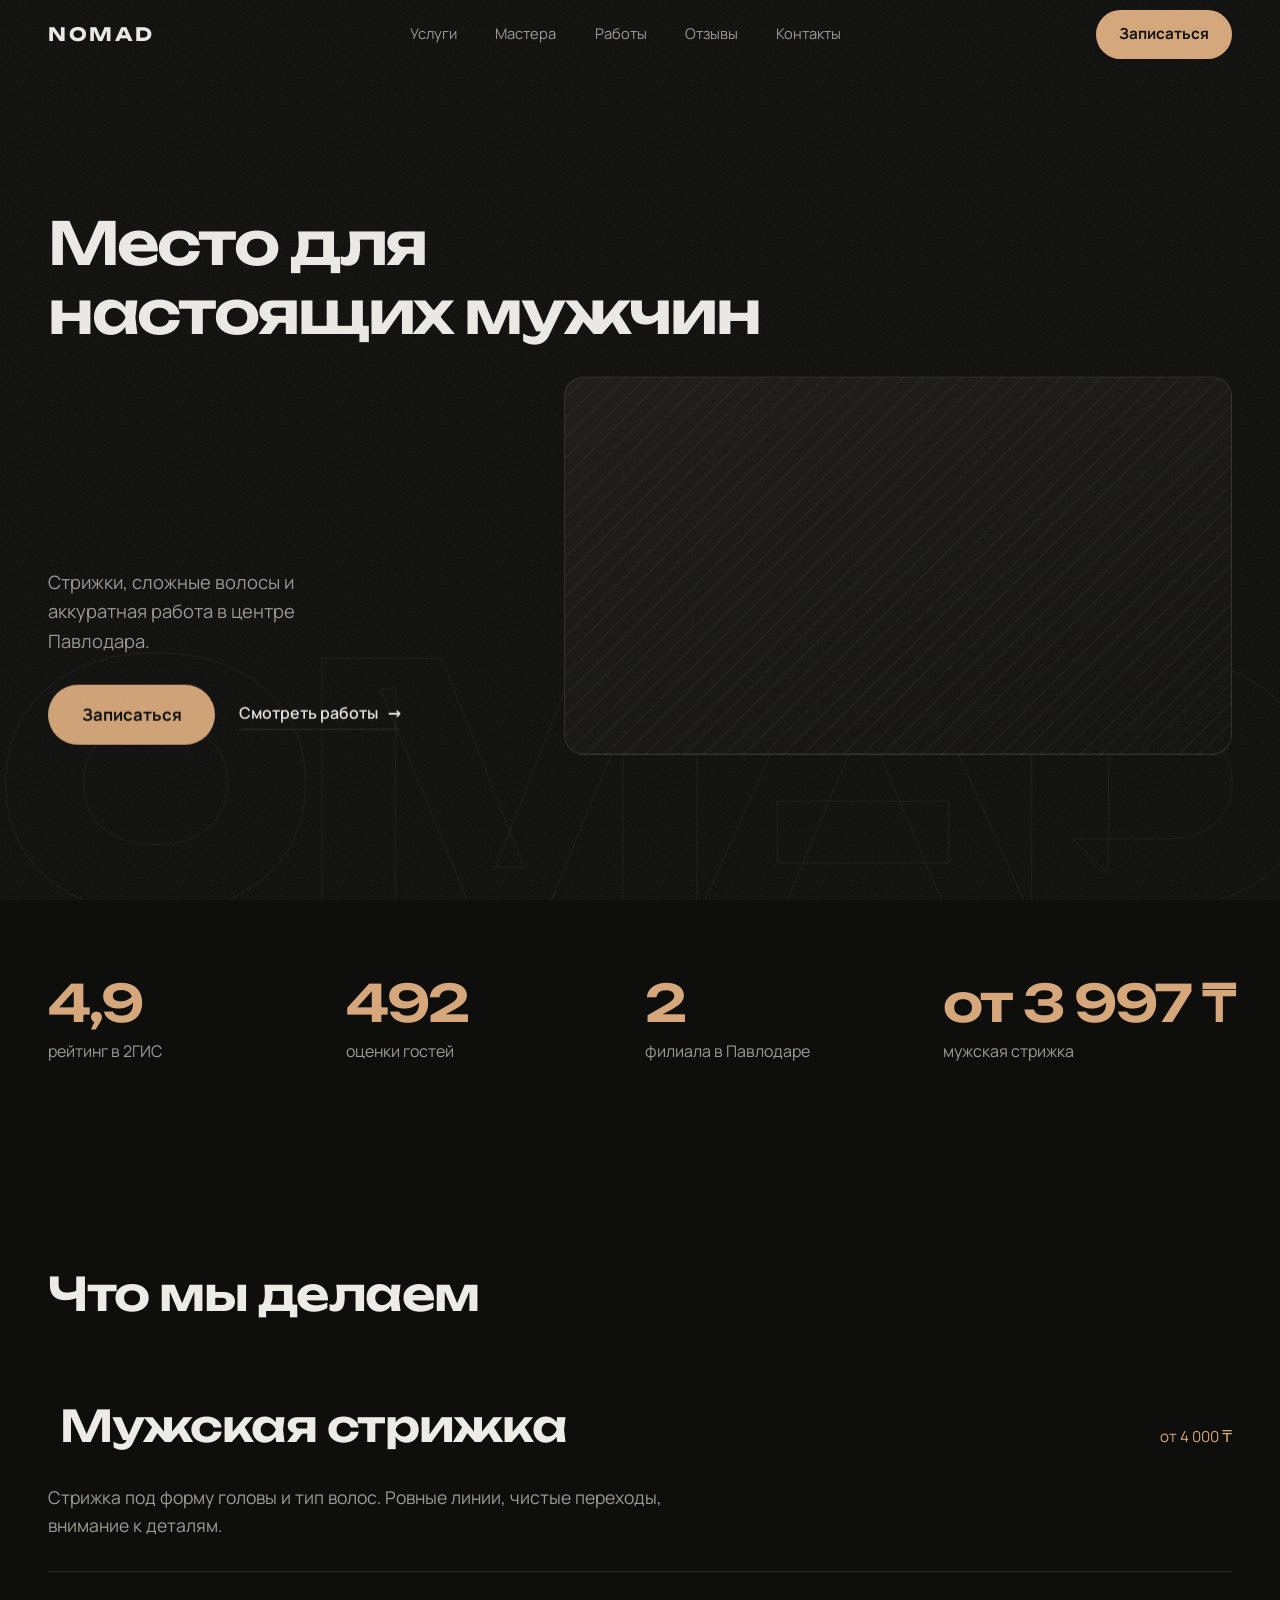
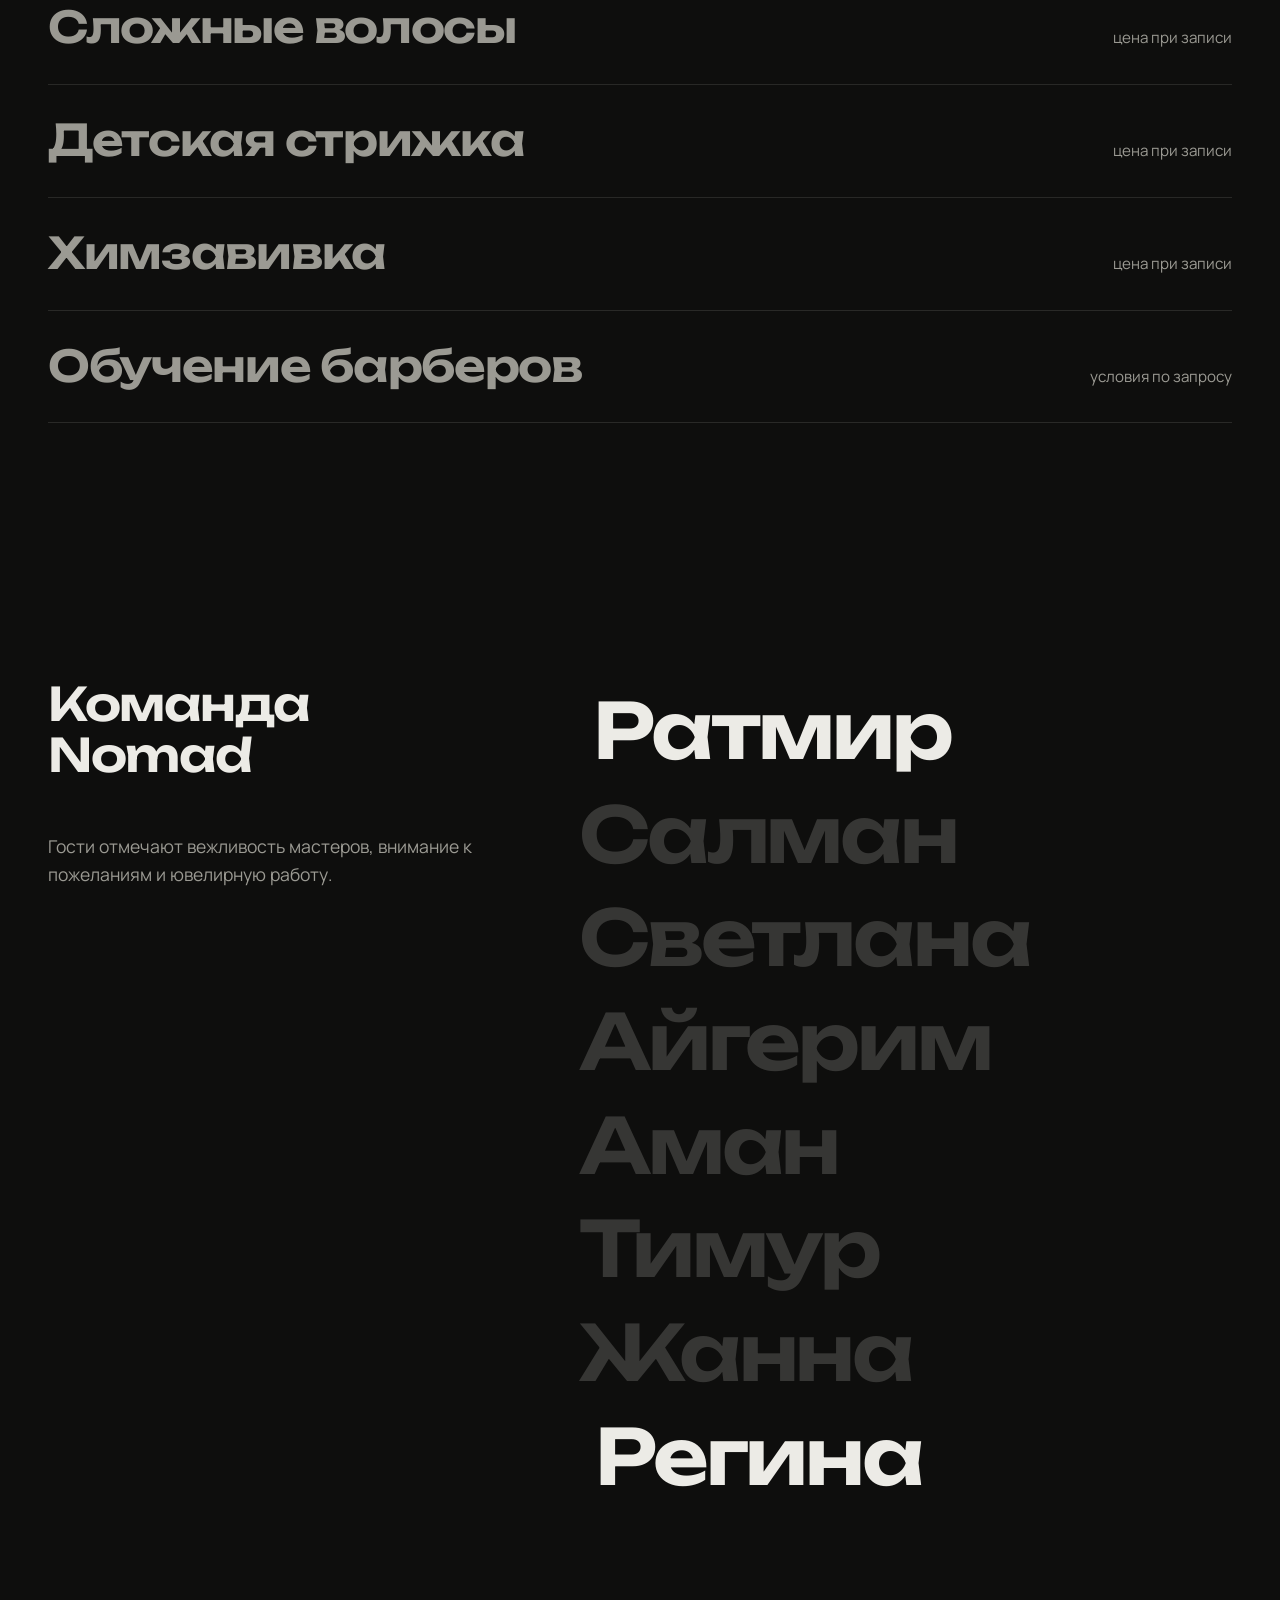
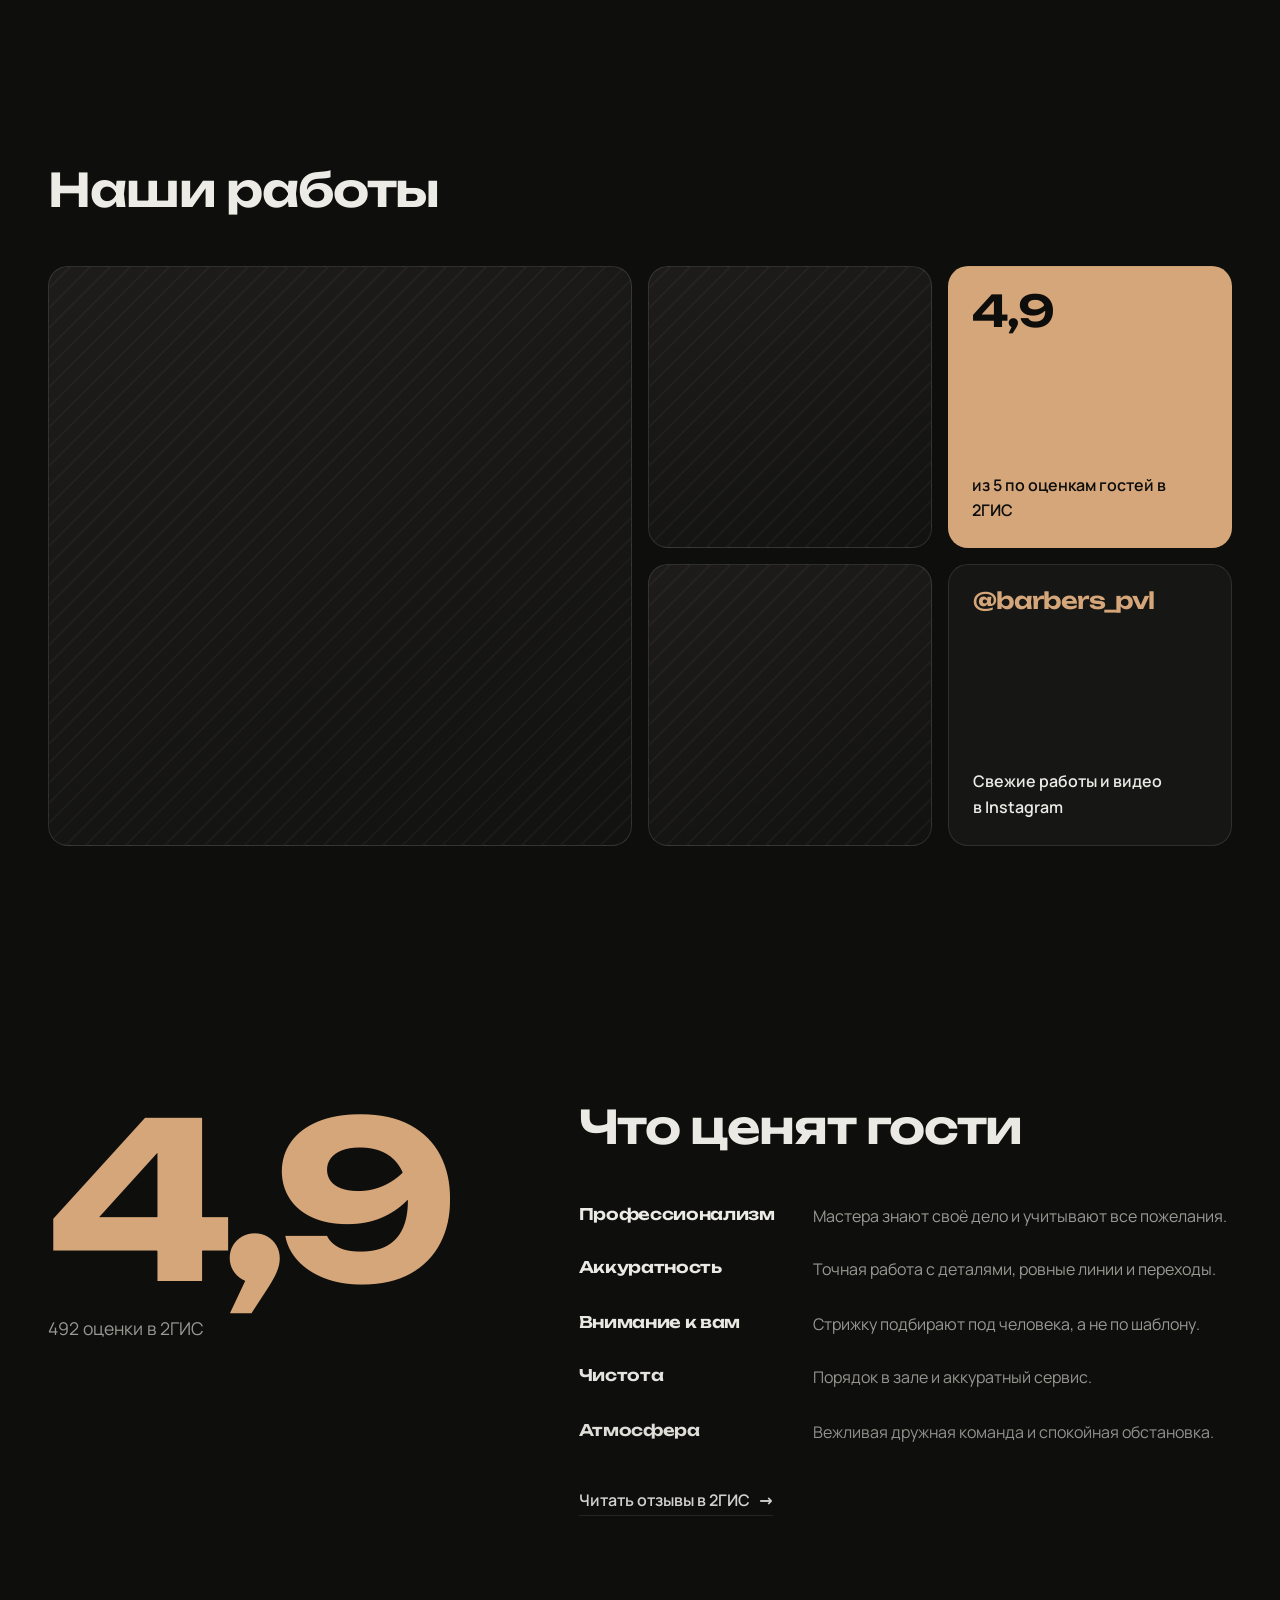
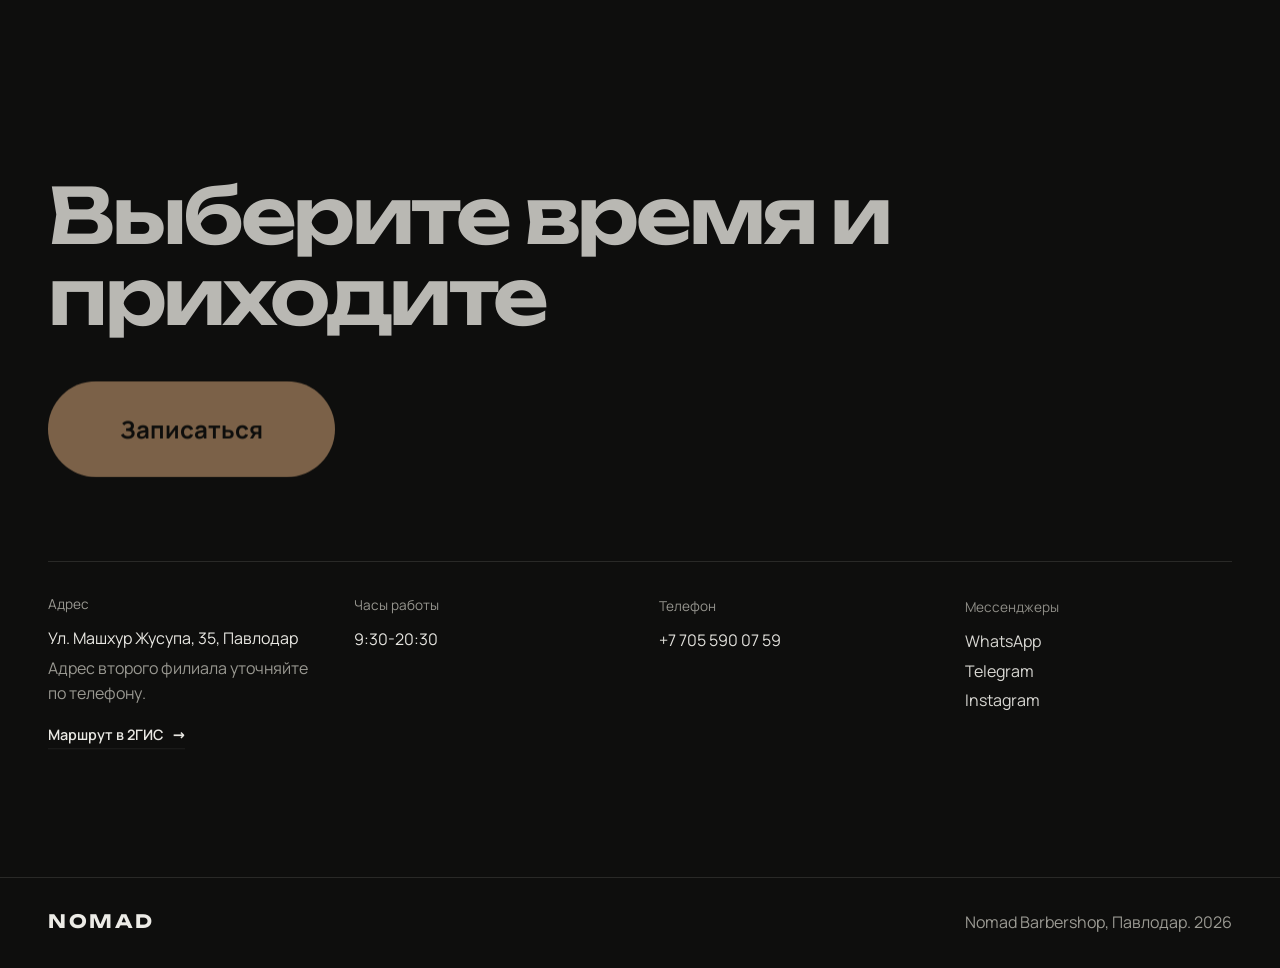
==== index.html @ 3fd6eb7a "Первая версия: сайт и простая CRM Co-Authored-By: Claude Sonnet 5.5 <noreply@anthropic.com>" ====
<!doctype html>
<html lang="ru">
<head>
<meta charset="utf-8">
<meta name="viewport" content="width=device-width, initial-scale=1">
<title>Nomad Barbershop Павлодар | Барбершоп на Машхур Жусупа, 35</title>
<meta name="description" content="Nomad Barbershop в Павлодаре: мужские и детские стрижки, работа со сложными волосами. Рейтинг 4,9 в 2ГИС. Онлайн-запись, ул. Машхур Жусупа, 35.">
<meta name="theme-color" content="#0e0e0d">
<meta property="og:title" content="Nomad Barbershop Павлодар">
<meta property="og:description" content="Место для настоящих мужчин. Стрижки, сложные волосы, онлайн-запись.">
<meta property="og:type" content="website">
<meta property="og:locale" content="ru_RU">
<link rel="icon" href="data:image/svg+xml,%3Csvg xmlns='http://www.w3.org/2000/svg' viewBox='0 0 64 64'%3E%3Crect width='64' height='64' rx='14' fill='%230e0e0d'/%3E%3Ctext x='32' y='45' font-family='Arial' font-weight='700' font-size='38' text-anchor='middle' fill='%23d6a77a'%3EN%3C/text%3E%3C/svg%3E">
<link rel="preload" href="fonts/unbounded-cyrillic.woff2" as="font" type="font/woff2" crossorigin>
<link rel="preload" href="fonts/manrope-cyrillic.woff2" as="font" type="font/woff2" crossorigin>
<link rel="stylesheet" href="style.css">
<script>
  if (!matchMedia('(prefers-reduced-motion: reduce)').matches) document.documentElement.classList.add('js');
</script>
<script type="application/ld+json">
{
  "@context": "https://schema.org",
  "@type": "HairSalon",
  "name": "Nomad Barbershop",
  "slogan": "Место для настоящих мужчин",
  "telephone": "+77055900759",
  "priceRange": "от 4000 KZT",
  "openingHours": "09:30-20:30",
  "address": {
    "@type": "PostalAddress",
    "streetAddress": "ул. Машхур Жусупа, 35",
    "addressLocality": "Павлодар",
    "addressCountry": "KZ"
  },
  "aggregateRating": { "@type": "AggregateRating", "ratingValue": "4.9", "reviewCount": "492" },
  "sameAs": ["https://instagram.com/barbers_pvl", "https://2gis.kz/pavlodar/firm/70000001063047996"]
}
</script>
</head>
<body>

<div class="loader" aria-hidden="true"><span class="loader-word">NOMAD</span></div>

<header class="nav" id="nav">
  <a class="logo" href="#top" aria-label="Nomad Barbershop, на главную">NOMAD</a>
  <nav class="nav-links" aria-label="Разделы сайта">
    <a href="#uslugi">Услуги</a>
    <a href="#master">Мастера</a>
    <a href="#raboty">Работы</a>
    <a href="#otzyvy">Отзывы</a>
    <a href="#kontakty">Контакты</a>
  </nav>
  <a class="btn btn-primary magnet" href="https://dikidi.net/807444" target="_blank" rel="noopener">Записаться</a>
</header>

<main id="top">

  <section class="hero">
    <div class="hero-word" aria-hidden="true">NOMAD</div>
    <h1 class="hero-title">
      <span class="line"><span class="line-in">Место для</span></span>
      <span class="line"><span class="line-in">настоящих мужчин</span></span>
    </h1>
    <div class="hero-row">
      <div class="hero-copy">
        <p class="hero-sub" data-hero>Стрижки, сложные волосы и аккуратная работа в центре Павлодара.</p>
        <div class="hero-actions" data-hero>
          <a class="btn btn-primary btn-lg magnet" href="https://dikidi.net/807444" target="_blank" rel="noopener">Записаться</a>
          <a class="link-arrow" href="#raboty">Смотреть работы</a>
        </div>
      </div>
      <div class="hero-media ph" data-hero>
        <div class="hero-media-inner">
          <img src="img/hero.jpg" alt="Мастер Nomad Barbershop за работой" width="1600" height="1000" fetchpriority="high" onerror="this.remove()">
        </div>
      </div>
    </div>
  </section>

  <section class="stats" aria-label="Nomad в цифрах">
    <div class="stat" data-reveal>
      <div class="stat-num"><span data-count="4.9" data-dec="1">4,9</span></div>
      <p>рейтинг в 2ГИС</p>
    </div>
    <div class="stat" data-reveal>
      <div class="stat-num"><span data-count="492">492</span></div>
      <p>оценки гостей</p>
    </div>
    <div class="stat" data-reveal>
      <div class="stat-num"><span data-count="2">2</span></div>
      <p>филиала в Павлодаре</p>
    </div>
    <div class="stat" data-reveal>
      <div class="stat-num">от <span data-count="4000" data-sep="1">4 000</span> ₸</div>
      <p>мужская стрижка</p>
    </div>
  </section>

  <section class="services" id="uslugi">
    <h2 class="h2" data-reveal>Что мы делаем</h2>
    <ul class="svc-list">
      <li class="svc open" data-reveal>
        <button class="svc-head" aria-expanded="true">
          <span class="svc-name">Мужская стрижка</span>
          <span class="svc-price">от 4 000 ₸</span>
        </button>
        <div class="svc-body"><p>Стрижка под форму головы и тип волос. Ровные линии, чистые переходы, внимание к деталям.</p></div>
      </li>
      <li class="svc" data-reveal>
        <button class="svc-head" aria-expanded="false">
          <span class="svc-name">Сложные волосы</span>
          <span class="svc-price">цена при записи</span>
        </button>
        <div class="svc-body"><p>Вьющиеся, жёсткие и непослушные волосы. Мастера Nomad специально работают со сложными волосами и стрижками.</p></div>
      </li>
      <li class="svc" data-reveal>
        <button class="svc-head" aria-expanded="false">
          <span class="svc-name">Детская стрижка</span>
          <span class="svc-price">цена при записи</span>
        </button>
        <div class="svc-body"><p>Спокойная обстановка и аккуратная стрижка для самых маленьких гостей.</p></div>
      </li>
      <li class="svc" data-reveal>
        <button class="svc-head" aria-expanded="false">
          <span class="svc-name">Химзавивка</span>
          <span class="svc-price">цена при записи</span>
        </button>
        <div class="svc-body"><p>Женская химическая завивка у мастеров барбершопа.</p></div>
      </li>
      <li class="svc" data-reveal>
        <button class="svc-head" aria-expanded="false">
          <span class="svc-name">Обучение барберов</span>
          <span class="svc-price">условия по запросу</span>
        </button>
        <div class="svc-body"><p>Обучение барберскому делу. Условия и ближайшие даты уточняйте у администратора.</p></div>
      </li>
    </ul>
  </section>

  <section class="team" id="master">
    <div class="team-side">
      <h2 class="h2" data-reveal>Команда Nomad</h2>
      <p class="lead" data-reveal>Гости отмечают вежливость мастеров, внимание к пожеланиям и ювелирную работу.</p>
    </div>
    <ul class="team-names">
      <li class="tname">Ратмир</li>
      <li class="tname">Салман</li>
      <li class="tname">Светлана</li>
      <li class="tname">Айгерим</li>
      <li class="tname">Аман</li>
      <li class="tname">Тимур</li>
      <li class="tname">Жанна</li>
      <li class="tname">Регина</li>
    </ul>
  </section>

  <section class="works" id="raboty">
    <h2 class="h2" data-reveal>Наши работы</h2>
    <div class="bento">
      <figure class="cell cell-a ph" data-reveal>
        <img src="img/work-1.jpg" alt="Стрижка в Nomad Barbershop" loading="lazy" onerror="this.remove()">
      </figure>
      <figure class="cell cell-b ph" data-reveal>
        <img src="img/work-2.jpg" alt="Работа мастера Nomad Barbershop" loading="lazy" onerror="this.remove()">
      </figure>
      <div class="cell cell-c" data-reveal>
        <strong>4,9</strong>
        <span>из 5 по оценкам гостей в 2ГИС</span>
      </div>
      <figure class="cell cell-d ph" data-reveal>
        <img src="img/work-3.jpg" alt="Результат стрижки в Nomad Barbershop" loading="lazy" onerror="this.remove()">
      </figure>
      <a class="cell cell-e" href="https://instagram.com/barbers_pvl" target="_blank" rel="noopener" data-reveal>
        <strong>@barbers_pvl</strong>
        <span>Свежие работы и видео в Instagram</span>
      </a>
    </div>
  </section>

  <section class="reviews" id="otzyvy">
    <div class="rev-big" data-reveal>
      <div class="rev-num">4,9</div>
      <p>492 оценки в 2ГИС</p>
    </div>
    <div class="rev-body">
      <h2 class="h2" data-reveal>Что ценят гости</h2>
      <ul class="praise">
        <li data-reveal><b>Профессионализм</b><span>Мастера знают своё дело и учитывают все пожелания.</span></li>
        <li data-reveal><b>Аккуратность</b><span>Точная работа с деталями, ровные линии и переходы.</span></li>
        <li data-reveal><b>Внимание к вам</b><span>Стрижку подбирают под человека, а не по шаблону.</span></li>
        <li data-reveal><b>Чистота</b><span>Порядок в зале и аккуратный сервис.</span></li>
        <li data-reveal><b>Атмосфера</b><span>Вежливая дружная команда и спокойная обстановка.</span></li>
      </ul>
      <a class="link-arrow" href="https://2gis.kz/pavlodar/firm/70000001063047996/tab/reviews" target="_blank" rel="noopener" data-reveal>Читать отзывы в 2ГИС</a>
    </div>
  </section>

  <section class="contact" id="kontakty">
    <h2 class="contact-title" data-reveal>Выберите время и приходите</h2>
    <a class="btn btn-primary btn-xl magnet" href="https://dikidi.net/807444" target="_blank" rel="noopener" data-reveal>Записаться</a>
    <div class="contact-grid">
      <div data-reveal>
        <span class="k">Адрес</span>
        <p>Ул. Машхур Жусупа, 35, Павлодар</p>
        <p class="muted">Адрес второго филиала уточняйте по телефону.</p>
        <a class="link-arrow sm" href="https://2gis.kz/pavlodar/firm/70000001063047996" target="_blank" rel="noopener">Маршрут в 2ГИС</a>
      </div>
      <div data-reveal>
        <span class="k">Часы работы</span>
        <p>9:30-20:30</p>
      </div>
      <div data-reveal>
        <span class="k">Телефон</span>
        <p><a href="tel:+77055900759">+7 705 590 07 59</a></p>
      </div>
      <div data-reveal>
        <span class="k">Мессенджеры</span>
        <p><a href="https://wa.me/77055900759" target="_blank" rel="noopener">WhatsApp</a></p>
        <p><a href="https://t.me/+77055900759" target="_blank" rel="noopener">Telegram</a></p>
        <p><a href="https://instagram.com/barbers_pvl" target="_blank" rel="noopener">Instagram</a></p>
      </div>
    </div>
  </section>

</main>

<footer class="footer">
  <span class="logo">NOMAD</span>
  <span class="muted">Nomad Barbershop, Павлодар. 2026</span>
</footer>

<script src="vendor/gsap.min.js"></script>
<script src="vendor/ScrollTrigger.min.js"></script>
<script src="vendor/lenis.min.js"></script>
<script src="main.js"></script>
</body>
</html>
---- style.css ----
/* Nomad Barbershop. Dark theme only (brand), one accent (tan), radius: pill for buttons, 20px for blocks. */
@font-face{font-family:"Unbounded";src:url(fonts/unbounded-cyrillic.woff2) format("woff2");font-weight:200 900;font-display:swap;unicode-range:U+0301,U+0400-045F,U+0490-0491,U+04B0-04B1,U+2116}
@font-face{font-family:"Unbounded";src:url(fonts/unbounded-latin.woff2) format("woff2");font-weight:200 900;font-display:swap;unicode-range:U+0000-00FF,U+0131,U+0152-0153,U+02BB-02BC,U+02C6,U+02DA,U+02DC,U+2000-206F,U+20AC,U+2122,U+2191,U+2193,U+2212,U+2215,U+FEFF,U+FFFD}
@font-face{font-family:"Manrope";src:url(fonts/manrope-cyrillic.woff2) format("woff2");font-weight:200 800;font-display:swap;unicode-range:U+0301,U+0400-045F,U+0490-0491,U+04B0-04B1,U+2116}
@font-face{font-family:"Manrope";src:url(fonts/manrope-latin.woff2) format("woff2");font-weight:200 800;font-display:swap;unicode-range:U+0000-00FF,U+0131,U+0152-0153,U+02BB-02BC,U+02C6,U+02DA,U+02DC,U+2000-206F,U+20AC,U+2122,U+2191,U+2193,U+2212,U+2215,U+FEFF,U+FFFD}

:root{
  --bg:#0e0e0d; --surface:#171715; --line:rgba(236,235,230,.12);
  --text:#ecebe6; --muted:#9b9a93; --accent:#d6a77a; --on-accent:#0e0e0d;
  --r:20px; --ease:cubic-bezier(.16,1,.3,1);
  --pad:clamp(16px,4vw,48px); --max:1360px;
}
*{box-sizing:border-box;margin:0;padding:0}
html{scroll-behavior:auto;-webkit-text-size-adjust:100%}
html.lenis,html.lenis body{height:auto}
.lenis.lenis-smooth{scroll-behavior:auto!important}
.lenis.lenis-stopped{overflow:hidden}
body{background:var(--bg);color:var(--text);font:400 1rem/1.6 "Manrope",system-ui,sans-serif;overflow-x:hidden;-webkit-font-smoothing:antialiased}
body::after{ /* film grain on a fixed, non-interactive layer */
  content:"";position:fixed;inset:0;z-index:60;pointer-events:none;opacity:.07;
  background-image:url("data:image/svg+xml,%3Csvg xmlns='http://www.w3.org/2000/svg' width='160' height='160'%3E%3Cfilter id='n'%3E%3CfeTurbulence type='fractalNoise' baseFrequency='.9' numOctaves='2' stitchTiles='stitch'/%3E%3C/filter%3E%3Crect width='100%25' height='100%25' filter='url(%23n)'/%3E%3C/svg%3E");
}
a{color:inherit;text-decoration:none}
ul{list-style:none}
img{display:block;max-width:100%}
.muted{color:var(--muted)}
:focus-visible{outline:2px solid var(--accent);outline-offset:3px}

/* type */
.h2{font:600 clamp(1.7rem,3.6vw,3.2rem)/1.1 "Unbounded",sans-serif;letter-spacing:-.03em;margin-bottom:clamp(28px,4vw,56px)}
.lead{color:var(--muted);font-size:1.1rem;max-width:42ch}
section{padding:clamp(72px,10vw,140px) var(--pad);max-width:var(--max);margin:0 auto}

/* buttons */
.btn{display:inline-flex;align-items:center;justify-content:center;white-space:nowrap;padding:.8em 1.5em;border-radius:999px;font-weight:700;font-size:.95rem;transition:background .3s var(--ease),transform .3s var(--ease);will-change:transform}
.btn-primary{background:var(--accent);color:var(--on-accent)}
.btn-primary:hover{background:#e6bb90}
.btn:active{transform:scale(.97)}
.btn-lg{padding:1em 2em;font-size:1.05rem}
.btn-xl{padding:1.2em 3em;font-size:clamp(1.1rem,2vw,1.5rem)}
.link-arrow{display:inline-flex;gap:.6em;align-items:center;font-weight:600;border-bottom:1px solid var(--line);padding-bottom:2px;transition:border-color .3s,gap .3s var(--ease)}
.link-arrow::after{content:"→";transition:transform .3s var(--ease)}
.link-arrow:hover{border-color:var(--accent);color:var(--accent)}
.link-arrow:hover::after{transform:translateX(4px)}
.link-arrow.sm{font-size:.9rem}

/* nav */
.nav{position:fixed;top:0;left:0;right:0;z-index:50;height:68px;display:flex;align-items:center;justify-content:space-between;gap:24px;padding:0 var(--pad);transition:transform .5s var(--ease),background .4s,backdrop-filter .4s}
.nav.scrolled{background:rgba(14,14,13,.72);backdrop-filter:blur(16px) saturate(140%);-webkit-backdrop-filter:blur(16px) saturate(140%);border-bottom:1px solid var(--line)}
.nav.hide{transform:translateY(-100%)}
.logo{font:700 1.15rem "Unbounded",sans-serif;letter-spacing:.14em}
.nav-links{display:flex;gap:clamp(18px,3vw,40px);font-size:.92rem;color:var(--muted)}
.nav-links a{position:relative;transition:color .3s}
.nav-links a::after{content:"";position:absolute;left:0;right:0;bottom:-4px;height:1px;background:var(--accent);transform:scaleX(0);transform-origin:left;transition:transform .4s var(--ease)}
.nav-links a:hover{color:var(--text)}
.nav-links a:hover::after{transform:scaleX(1)}

/* hero */
.hero{position:relative;min-height:100dvh;padding-top:96px;padding-bottom:32px;display:flex;flex-direction:column;justify-content:center;gap:clamp(20px,3vh,36px);overflow:hidden}
.hero-word{position:absolute;right:-2vw;bottom:-4vw;font:800 clamp(8rem,26vw,24rem)/1 "Unbounded",sans-serif;letter-spacing:-.05em;color:transparent;-webkit-text-stroke:1px rgba(236,235,230,.08);pointer-events:none;user-select:none;white-space:nowrap}
.hero-title{position:relative;font:600 clamp(1.6rem,4.6vw,4.4rem)/1.08 "Unbounded",sans-serif;letter-spacing:-.04em}
.line{display:block;overflow:hidden;padding-bottom:.08em}
.line-in{display:block}
.hero-row{position:relative;display:grid;grid-template-columns:5fr 7fr;gap:clamp(20px,3vw,48px);align-items:end}
.hero-copy{display:flex;flex-direction:column;gap:28px;padding-bottom:8px}
.hero-sub{color:var(--muted);font-size:1.15rem;max-width:30ch}
.hero-actions{display:flex;flex-wrap:wrap;align-items:center;gap:24px}
.hero-media{height:clamp(220px,42vh,420px);border-radius:var(--r);overflow:hidden;position:relative}
.hero-media-inner{position:absolute;inset:-8% 0;will-change:transform}
.hero-media img{width:100%;height:100%;object-fit:cover}

/* photo slots: texture shows until a real photo is added to /img */
.ph{background:
  repeating-linear-gradient(135deg,rgba(236,235,230,.035) 0 2px,transparent 2px 14px),
  linear-gradient(160deg,#1d1c1a,#121211);
  border:1px solid var(--line)}

/* stats */
.stats{display:grid;grid-template-columns:repeat(4,1fr);gap:clamp(20px,3vw,40px);padding-top:clamp(40px,6vw,80px);padding-bottom:clamp(40px,6vw,80px)}
.stat-num{font:600 clamp(1.8rem,4vw,3.6rem)/1.05 "Unbounded",sans-serif;letter-spacing:-.04em;color:var(--accent);white-space:nowrap}
.stat p{color:var(--muted);margin-top:8px}

/* services accordion */
.svc{border-bottom:1px solid var(--line)}
.svc-head{all:unset;box-sizing:border-box;width:100%;display:flex;justify-content:space-between;align-items:baseline;gap:24px;padding:clamp(18px,2.6vw,32px) 0;cursor:pointer}
.svc-name{font:600 clamp(1.4rem,3.4vw,3rem)/1.1 "Unbounded",sans-serif;letter-spacing:-.03em;color:var(--muted);transition:color .4s var(--ease),transform .5s var(--ease)}
.svc-price{color:var(--muted);font-size:.95rem;text-align:right;transition:color .4s}
.svc.open .svc-name,.svc-head:hover .svc-name{color:var(--text)}
.svc.open .svc-name{transform:translateX(12px)}
.svc.open .svc-price{color:var(--accent)}
.svc-body{display:grid;grid-template-rows:0fr;transition:grid-template-rows .6s var(--ease)}
.svc-body>p{overflow:hidden;color:var(--muted);max-width:56ch;font-size:1.1rem;opacity:0;transition:opacity .5s}
.svc.open .svc-body{grid-template-rows:1fr}
.svc.open .svc-body>p{opacity:1;padding-bottom:clamp(18px,2.6vw,32px)}

/* team */
.team{display:grid;grid-template-columns:5fr 7fr;gap:clamp(24px,5vw,80px);align-items:start}
.team-side{position:sticky;top:120px}
.tname{font:600 clamp(2.2rem,6vw,5.2rem)/1.15 "Unbounded",sans-serif;letter-spacing:-.04em;padding:.1em 0}

/* bento: 5 items = 5 cells on a 4x2 grid */
.bento{display:grid;grid-template-columns:repeat(4,1fr);grid-template-rows:repeat(2,minmax(180px,22vw));gap:16px}
.cell{border-radius:var(--r);overflow:hidden;position:relative;margin:0}
.cell img{position:absolute;inset:0;width:100%;height:100%;object-fit:cover;transition:transform .9s var(--ease)}
.cell:hover img{transform:scale(1.05)}
.cell-a{grid-column:1/3;grid-row:1/3}
.cell-b{grid-column:3;grid-row:1}
.cell-c{grid-column:4;grid-row:1;background:var(--accent);color:var(--on-accent);padding:24px;display:flex;flex-direction:column;justify-content:space-between}
.cell-d{grid-column:3;grid-row:2}
.cell-e{grid-column:4;grid-row:2;background:var(--surface);border:1px solid var(--line);padding:24px;display:flex;flex-direction:column;justify-content:space-between;transition:border-color .4s,background .4s}
.cell-e:hover{border-color:var(--accent);background:#1d1c1a}
.cell strong{font:600 clamp(1.3rem,3.4vw,3.6rem)/1 "Unbounded",sans-serif;letter-spacing:-.04em;word-break:break-word}
.cell-e strong{font-size:clamp(1rem,1.8vw,1.6rem);color:var(--accent)}
.cell span{font-weight:600;max-width:20ch}

/* reviews */
.reviews{display:grid;grid-template-columns:5fr 7fr;gap:clamp(24px,5vw,80px);align-items:start}
.rev-num{font:700 clamp(6rem,17vw,15rem)/.9 "Unbounded",sans-serif;letter-spacing:-.06em;color:var(--accent)}
.rev-big p{color:var(--muted);margin-top:16px;font-size:1.1rem}
.praise{display:grid;gap:28px;margin-bottom:40px}
.praise li{display:grid;grid-template-columns:minmax(210px,auto) 1fr;gap:12px 24px}
.praise b{font:600 1rem "Unbounded",sans-serif;letter-spacing:-.02em}
.praise span{color:var(--muted)}

/* contact */
.contact{text-align:left;display:flex;flex-direction:column;align-items:flex-start;gap:36px}
.contact-title{font:600 clamp(2rem,6vw,5.4rem)/1.05 "Unbounded",sans-serif;letter-spacing:-.045em;max-width:14ch}
.contact-grid{display:grid;grid-template-columns:repeat(4,1fr);gap:clamp(20px,3vw,40px);width:100%;margin-top:clamp(24px,5vw,72px);padding-top:32px;border-top:1px solid var(--line)}
.contact-grid .k{display:block;color:var(--muted);font-size:.85rem;margin-bottom:10px}
.contact-grid p{margin-bottom:4px}
.contact-grid a:not(.link-arrow){transition:color .3s}
.contact-grid a:not(.link-arrow):hover{color:var(--accent)}
.contact-grid .link-arrow{margin-top:12px}
.footer{display:flex;justify-content:space-between;gap:16px;flex-wrap:wrap;padding:32px var(--pad);border-top:1px solid var(--line);max-width:var(--max);margin:0 auto}

/* motion initial states (only when JS is running and motion is allowed) */
.js .loader{display:grid}
.loader{display:none;position:fixed;inset:0;z-index:100;background:var(--bg);place-items:center}
.loader-word{font:700 clamp(2rem,8vw,5rem) "Unbounded",sans-serif;letter-spacing:.14em;color:var(--text)}
.js [data-reveal],.js [data-hero]{opacity:0}
.js .line-in{transform:translateY(115%)}
.js .hero-word{opacity:0}

/* tablet and mobile */
@media (max-width:900px){
  .nav-links{display:none}
  .hero{justify-content:flex-start;padding-top:96px}
  .hero-row,.team,.reviews{grid-template-columns:1fr}
  .hero-media{order:-1;height:34vh}
  .team-side{position:static}
  .stats{grid-template-columns:repeat(2,1fr)}
  .bento{grid-template-columns:1fr 1fr;grid-template-rows:none;grid-auto-rows:minmax(150px,42vw)}
  .cell-a{grid-column:1/3;grid-row:auto;min-height:60vw}
  .cell-b,.cell-c,.cell-d,.cell-e{grid-column:auto;grid-row:auto}
  .contact-grid{grid-template-columns:1fr 1fr}
  .praise li{grid-template-columns:1fr;gap:4px}
}
@media (max-width:520px){
  .svc-head{flex-direction:column;gap:6px}
  .svc-price{text-align:left}
  .contact-grid{grid-template-columns:1fr}
  .btn-xl{width:100%}
}
@media (prefers-reduced-motion:reduce){
  *{transition:none!important;animation:none!important}
  .svc-body{grid-template-rows:1fr}
  .svc-body>p{opacity:1;padding-bottom:20px}
}
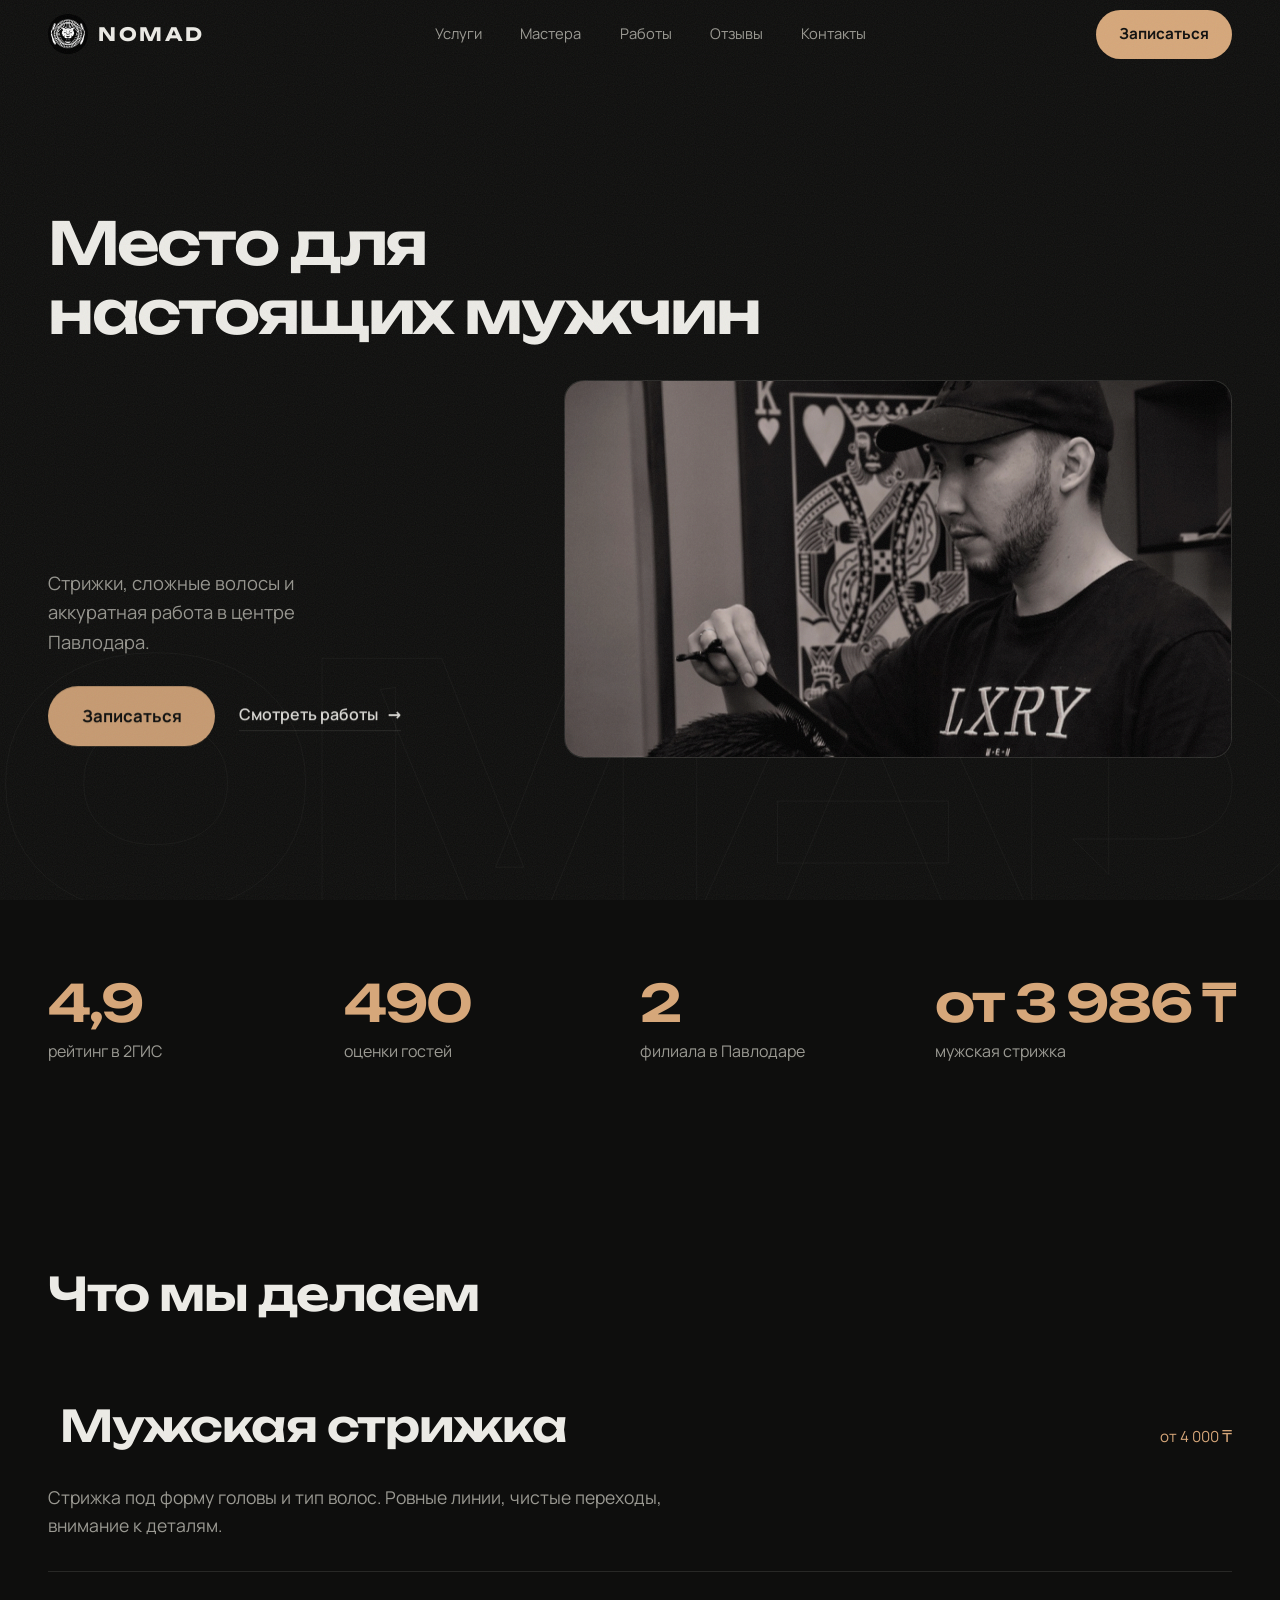
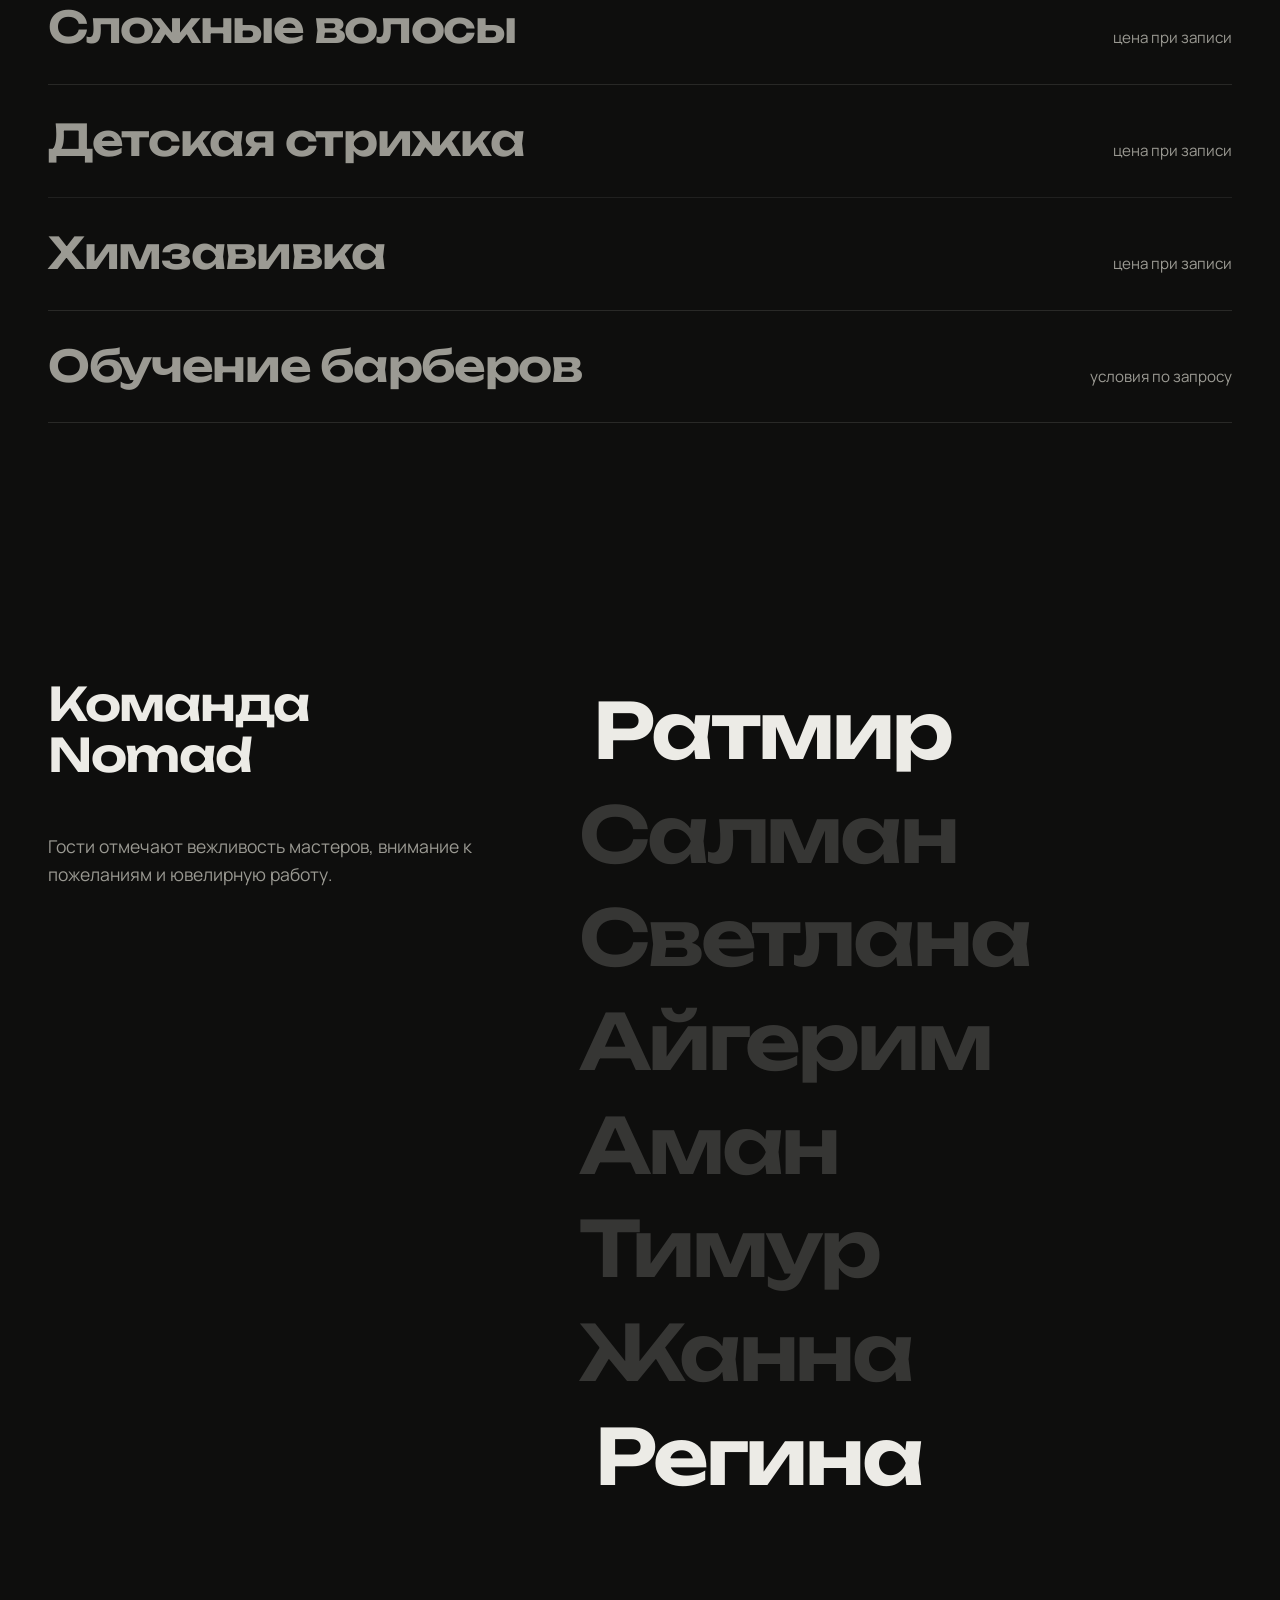
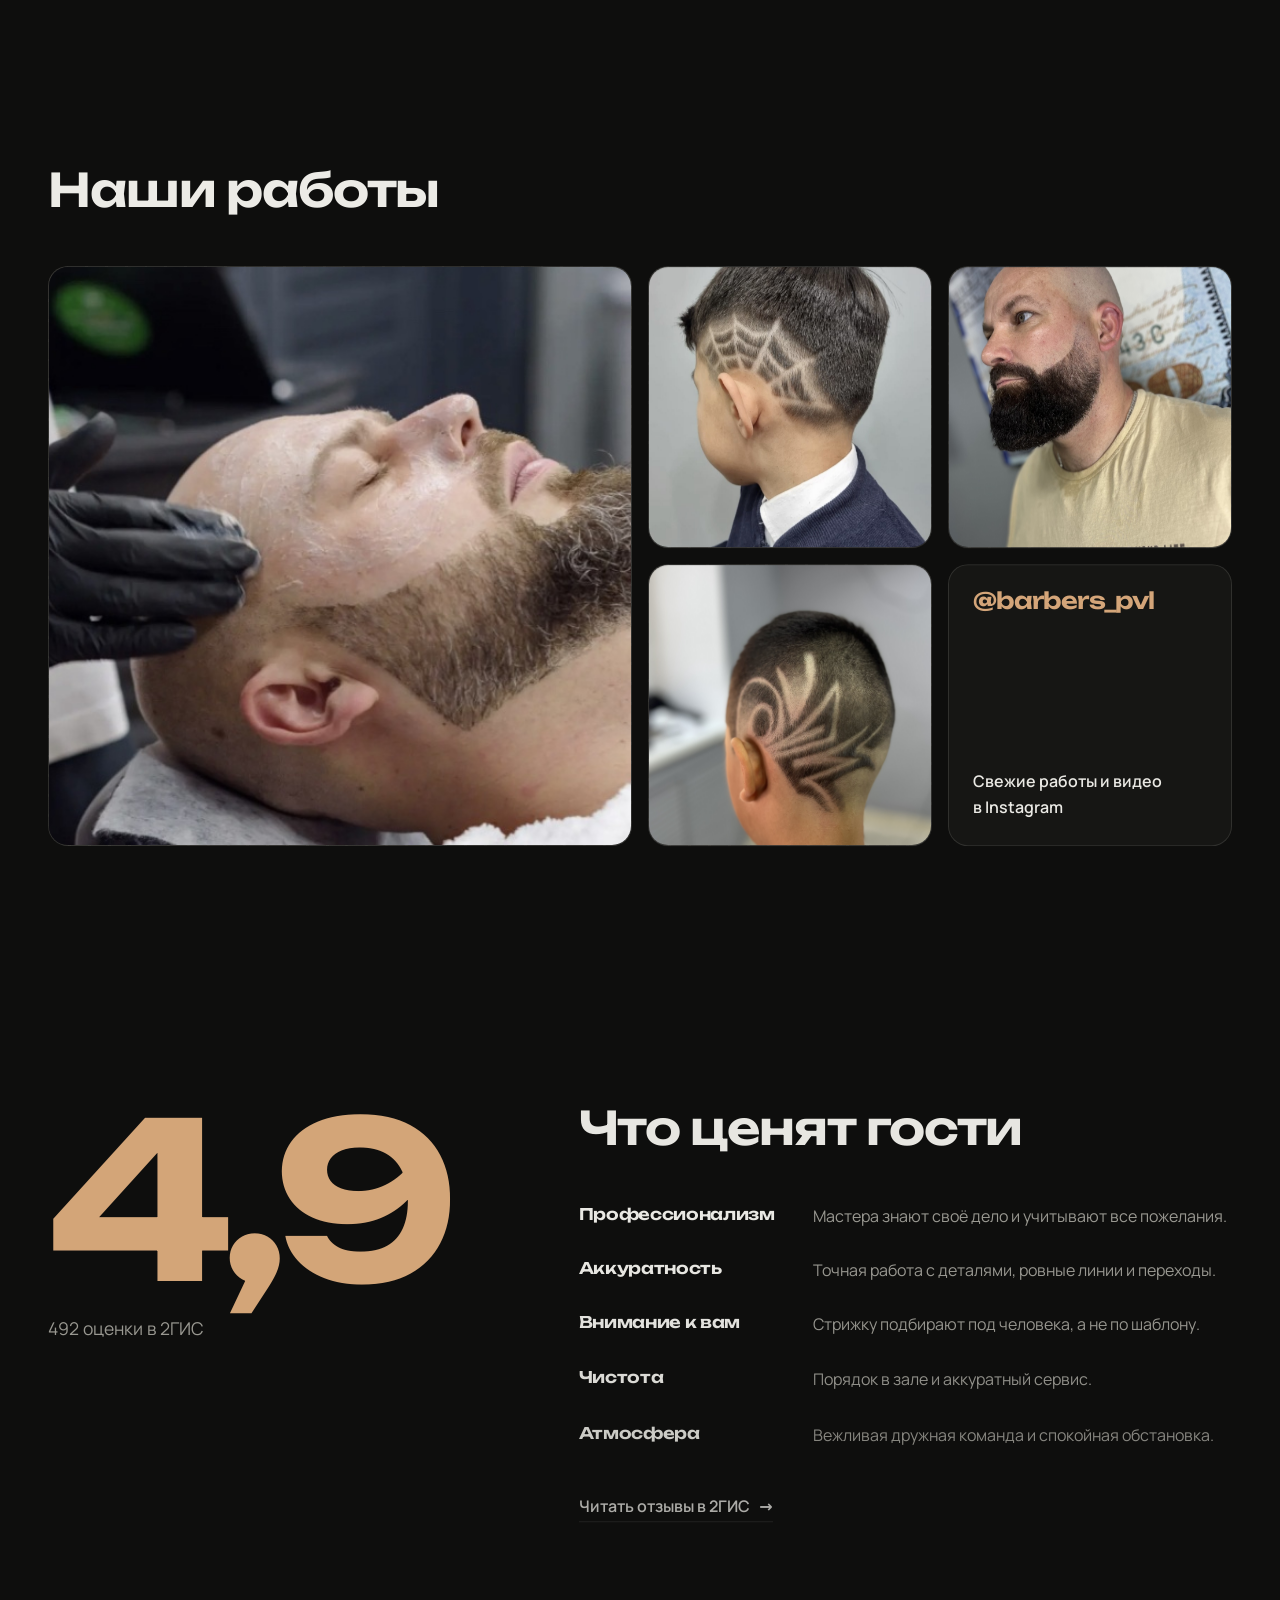
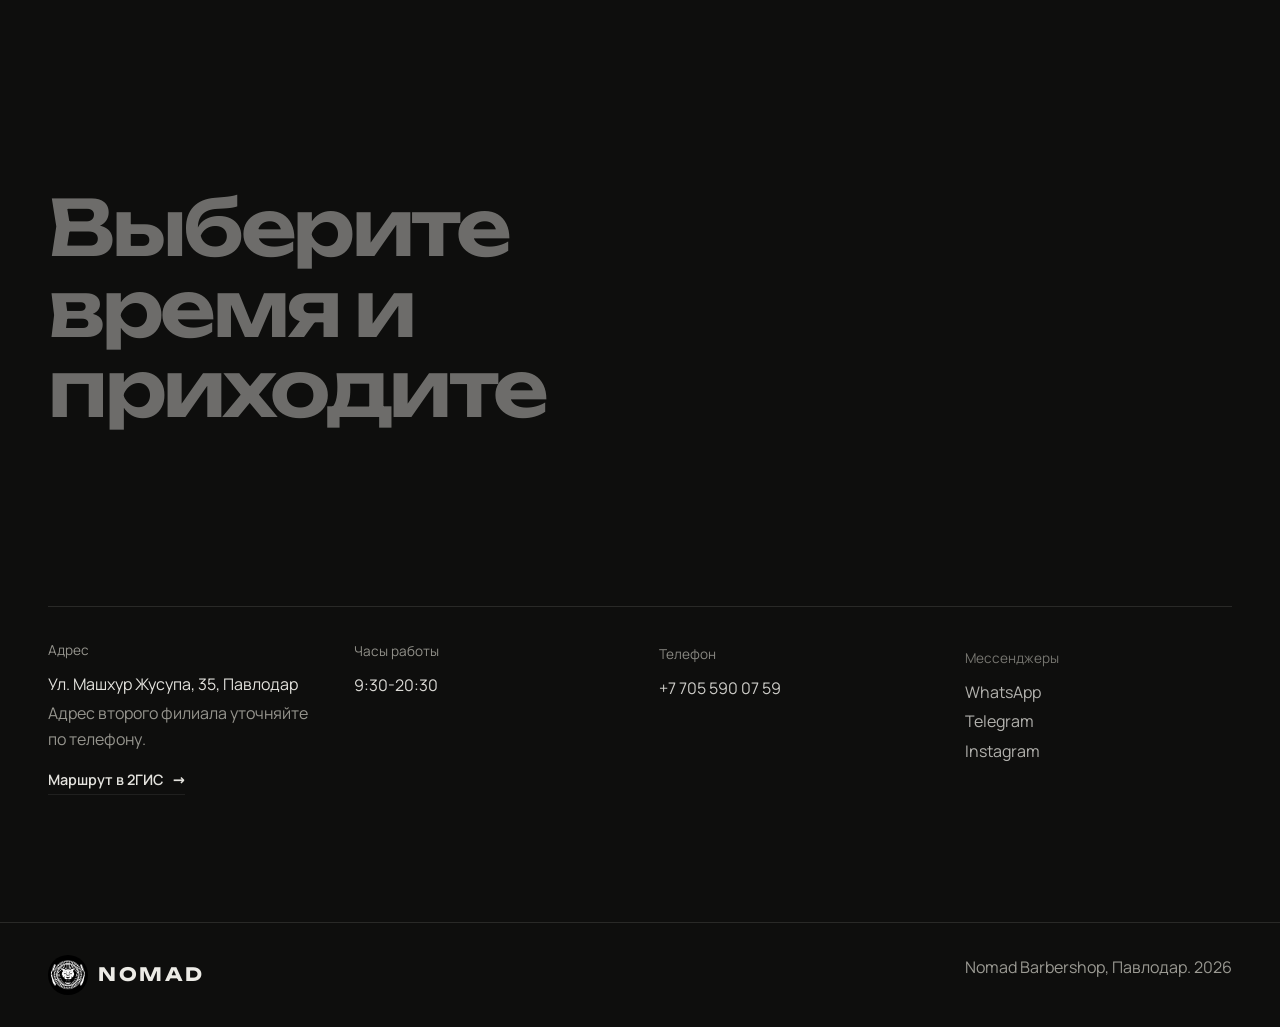
==== commit f923b7dc: "Добавлены фото барбершопа и логотип Co-Authored-By: Claude Sonnet 5.5 <noreply@anthropic.com>" ====
--- a/index.html
+++ b/index.html
@@ -10,7 +10,7 @@
 <meta property="og:description" content="Место для настоящих мужчин. Стрижки, сложные волосы, онлайн-запись.">
 <meta property="og:type" content="website">
 <meta property="og:locale" content="ru_RU">
-<link rel="icon" href="data:image/svg+xml,%3Csvg xmlns='http://www.w3.org/2000/svg' viewBox='0 0 64 64'%3E%3Crect width='64' height='64' rx='14' fill='%230e0e0d'/%3E%3Ctext x='32' y='45' font-family='Arial' font-weight='700' font-size='38' text-anchor='middle' fill='%23d6a77a'%3EN%3C/text%3E%3C/svg%3E">
+<link rel="icon" type="image/png" href="img/logo.png">
 <link rel="preload" href="fonts/unbounded-cyrillic.woff2" as="font" type="font/woff2" crossorigin>
 <link rel="preload" href="fonts/manrope-cyrillic.woff2" as="font" type="font/woff2" crossorigin>
 <link rel="stylesheet" href="style.css">
@@ -39,10 +39,10 @@
 </head>
 <body>
 
-<div class="loader" aria-hidden="true"><span class="loader-word">NOMAD</span></div>
+<div class="loader" aria-hidden="true"><img class="loader-logo" src="img/logo.png" alt="" width="250" height="250"></div>
 
 <header class="nav" id="nav">
-  <a class="logo" href="#top" aria-label="Nomad Barbershop, на главную">NOMAD</a>
+  <a class="logo" href="#top" aria-label="Nomad Barbershop, на главную"><img src="img/logo.png" alt="" width="44" height="44">NOMAD</a>
   <nav class="nav-links" aria-label="Разделы сайта">
     <a href="#uslugi">Услуги</a>
     <a href="#master">Мастера</a>
@@ -163,10 +163,9 @@
       <figure class="cell cell-b ph" data-reveal>
         <img src="img/work-2.jpg" alt="Работа мастера Nomad Barbershop" loading="lazy" onerror="this.remove()">
       </figure>
-      <div class="cell cell-c" data-reveal>
-        <strong>4,9</strong>
-        <span>из 5 по оценкам гостей в 2ГИС</span>
-      </div>
+      <figure class="cell cell-c ph" data-reveal>
+        <img src="img/work-4.jpg" alt="Оформление бороды в Nomad Barbershop" loading="lazy" onerror="this.remove()">
+      </figure>
       <figure class="cell cell-d ph" data-reveal>
         <img src="img/work-3.jpg" alt="Результат стрижки в Nomad Barbershop" loading="lazy" onerror="this.remove()">
       </figure>
@@ -196,8 +195,15 @@
   </section>
 
   <section class="contact" id="kontakty">
-    <h2 class="contact-title" data-reveal>Выберите время и приходите</h2>
-    <a class="btn btn-primary btn-xl magnet" href="https://dikidi.net/807444" target="_blank" rel="noopener" data-reveal>Записаться</a>
+    <div class="contact-top">
+      <div class="contact-cta">
+        <h2 class="contact-title" data-reveal>Выберите время и приходите</h2>
+        <a class="btn btn-primary btn-xl magnet" href="https://dikidi.net/807444" target="_blank" rel="noopener" data-reveal>Записаться</a>
+      </div>
+      <figure class="cell contact-photo ph" data-reveal>
+        <img src="img/salon.jpg" alt="Вход в Nomad Barbershop на улице Машхур Жусупа, 35" loading="lazy" onerror="this.remove()">
+      </figure>
+    </div>
     <div class="contact-grid">
       <div data-reveal>
         <span class="k">Адрес</span>
@@ -225,7 +231,7 @@
 </main>
 
 <footer class="footer">
-  <span class="logo">NOMAD</span>
+  <span class="logo"><img src="img/logo.png" alt="" width="44" height="44">NOMAD</span>
   <span class="muted">Nomad Barbershop, Павлодар. 2026</span>
 </footer>
 
--- a/style.css
+++ b/style.css
@@ -105,7 +105,7 @@
 .cell:hover img{transform:scale(1.05)}
 .cell-a{grid-column:1/3;grid-row:1/3}
 .cell-b{grid-column:3;grid-row:1}
-.cell-c{grid-column:4;grid-row:1;background:var(--accent);color:var(--on-accent);padding:24px;display:flex;flex-direction:column;justify-content:space-between}
+.cell-c{grid-column:4;grid-row:1}
 .cell-d{grid-column:3;grid-row:2}
 .cell-e{grid-column:4;grid-row:2;background:var(--surface);border:1px solid var(--line);padding:24px;display:flex;flex-direction:column;justify-content:space-between;transition:border-color .4s,background .4s}
 .cell-e:hover{border-color:var(--accent);background:#1d1c1a}
@@ -123,7 +123,14 @@
 .praise span{color:var(--muted)}
 
 /* contact */
-.contact{text-align:left;display:flex;flex-direction:column;align-items:flex-start;gap:36px}
+.contact-top{display:grid;grid-template-columns:7fr 5fr;gap:clamp(24px,4vw,64px);align-items:end}
+.contact-cta{display:flex;flex-direction:column;align-items:flex-start;gap:36px}
+.contact-photo{aspect-ratio:4/3}
+.contact-photo img{object-position:50% 62%}
+.logo{display:inline-flex;align-items:center;gap:10px}
+.logo img{width:40px;height:40px;border-radius:50%}
+.loader-logo{width:min(40vw,180px);height:auto;border-radius:50%}
+.hero-media img{object-position:50% 22%}
 .contact-title{font:600 clamp(2rem,6vw,5.4rem)/1.05 "Unbounded",sans-serif;letter-spacing:-.045em;max-width:14ch}
 .contact-grid{display:grid;grid-template-columns:repeat(4,1fr);gap:clamp(20px,3vw,40px);width:100%;margin-top:clamp(24px,5vw,72px);padding-top:32px;border-top:1px solid var(--line)}
 .contact-grid .k{display:block;color:var(--muted);font-size:.85rem;margin-bottom:10px}
@@ -145,12 +152,13 @@
 @media (max-width:900px){
   .nav-links{display:none}
   .hero{justify-content:flex-start;padding-top:96px}
-  .hero-row,.team,.reviews{grid-template-columns:1fr}
+  .hero-row,.team,.reviews,.contact-top{grid-template-columns:1fr}
   .hero-media{order:-1;height:34vh}
   .team-side{position:static}
   .stats{grid-template-columns:repeat(2,1fr)}
-  .bento{grid-template-columns:1fr 1fr;grid-template-rows:none;grid-auto-rows:minmax(150px,42vw)}
-  .cell-a{grid-column:1/3;grid-row:auto;min-height:60vw}
+  .bento{grid-template-columns:1fr 1fr;grid-template-rows:none;grid-auto-rows:auto}
+  .bento .cell{aspect-ratio:1}
+  .bento .cell-a{grid-column:1/3;grid-row:auto;aspect-ratio:16/10}
   .cell-b,.cell-c,.cell-d,.cell-e{grid-column:auto;grid-row:auto}
   .contact-grid{grid-template-columns:1fr 1fr}
   .praise li{grid-template-columns:1fr;gap:4px}
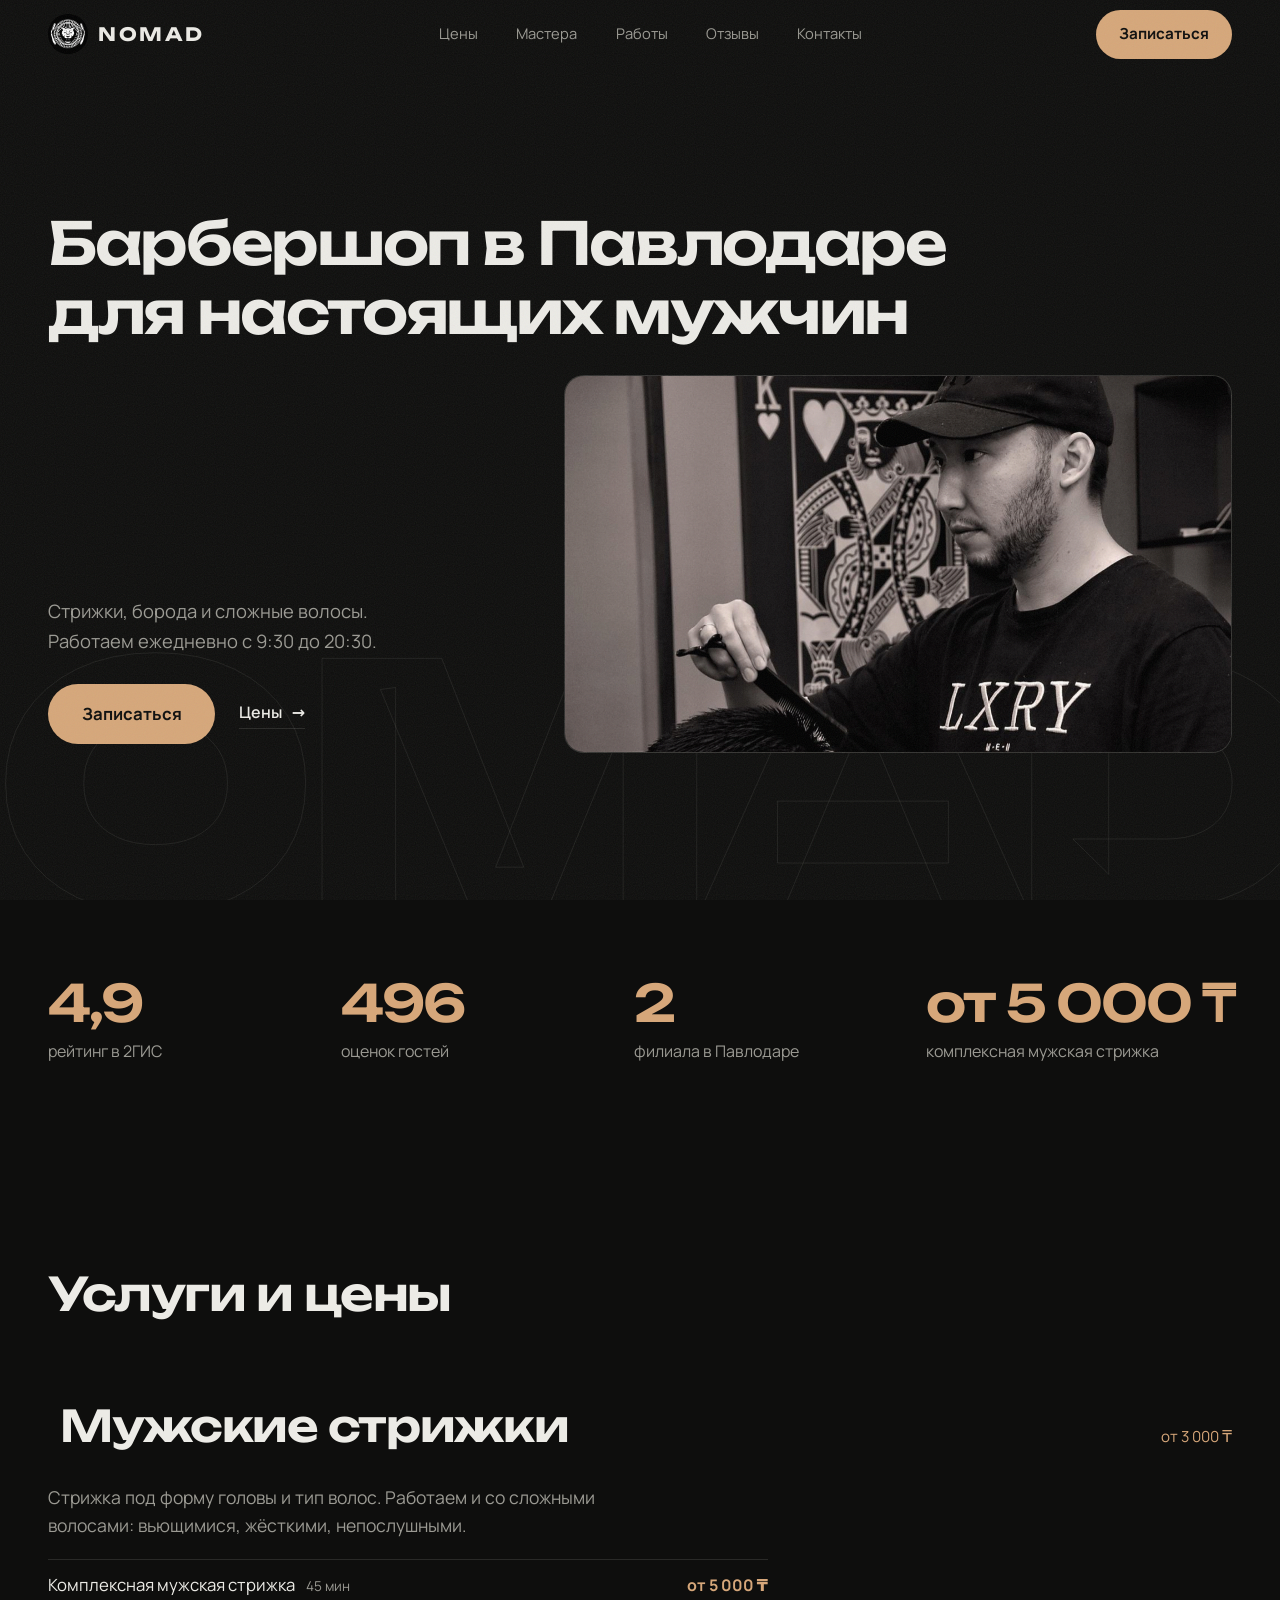
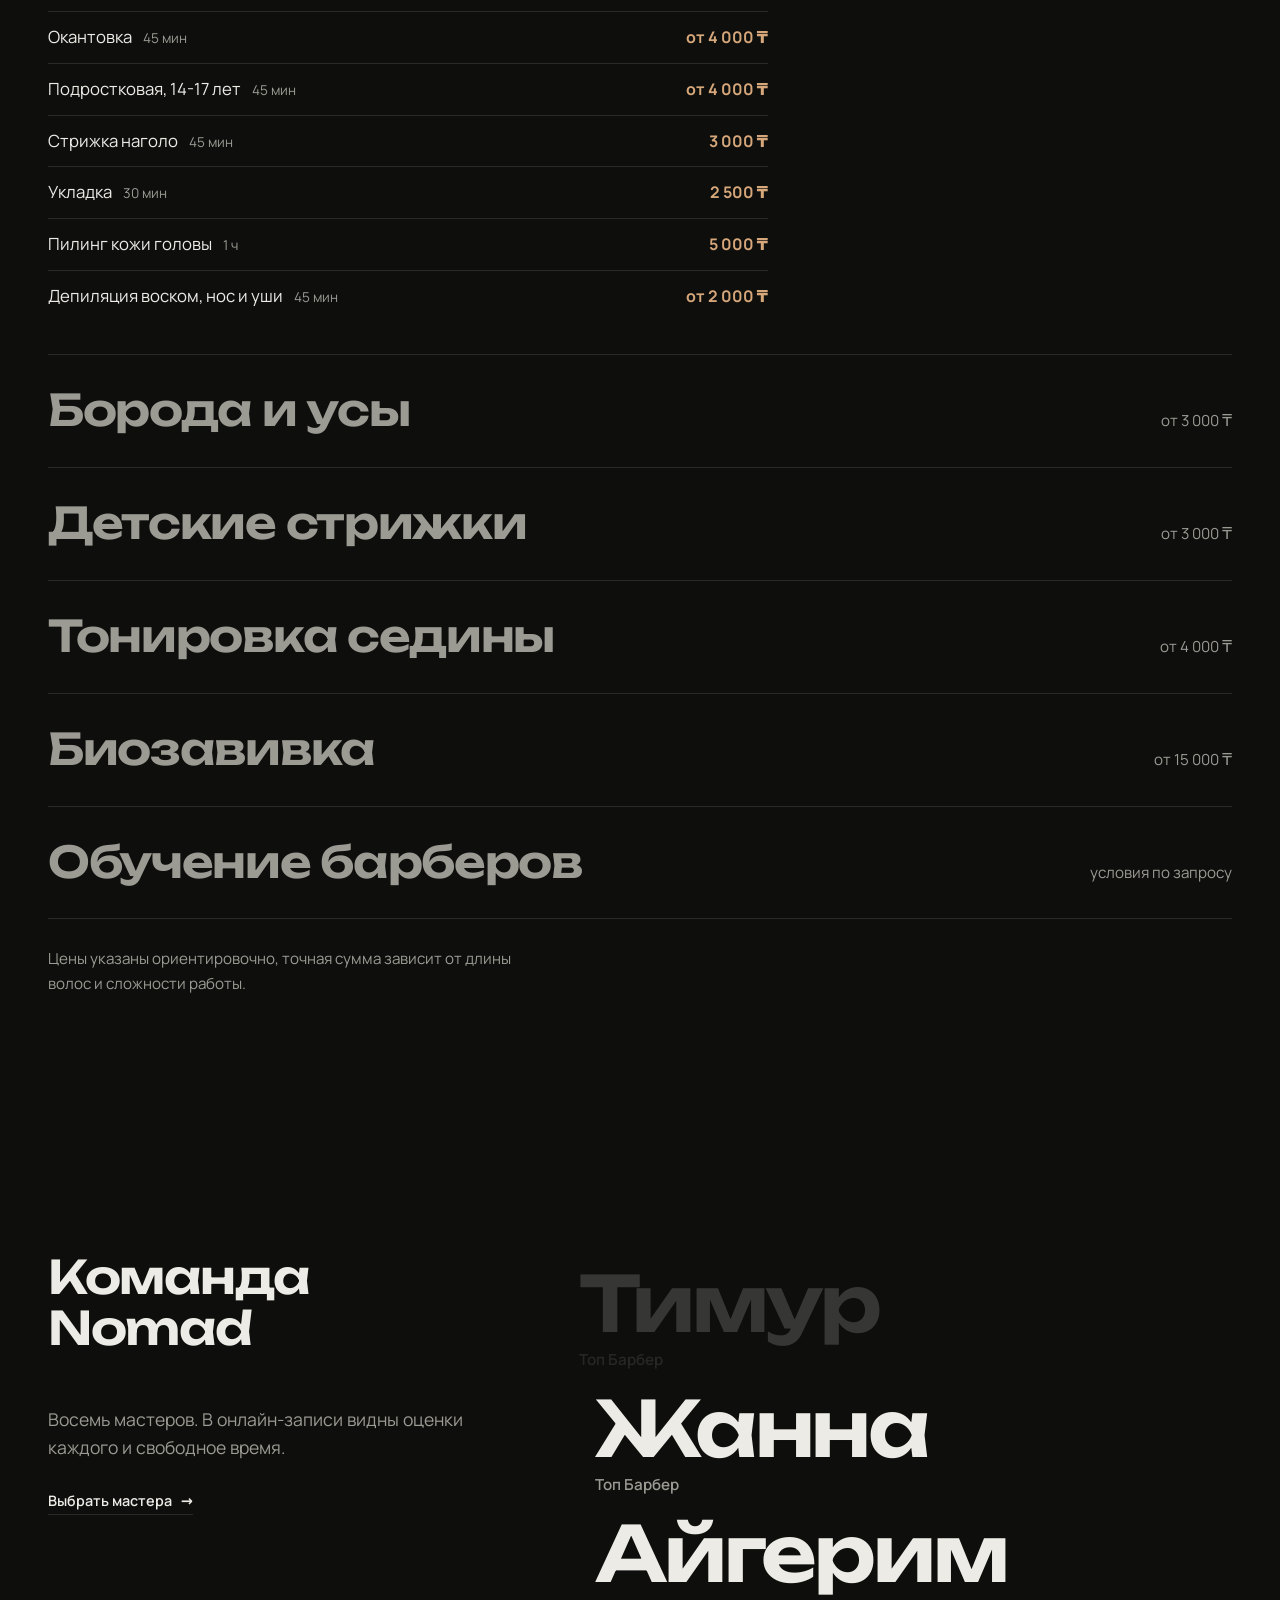
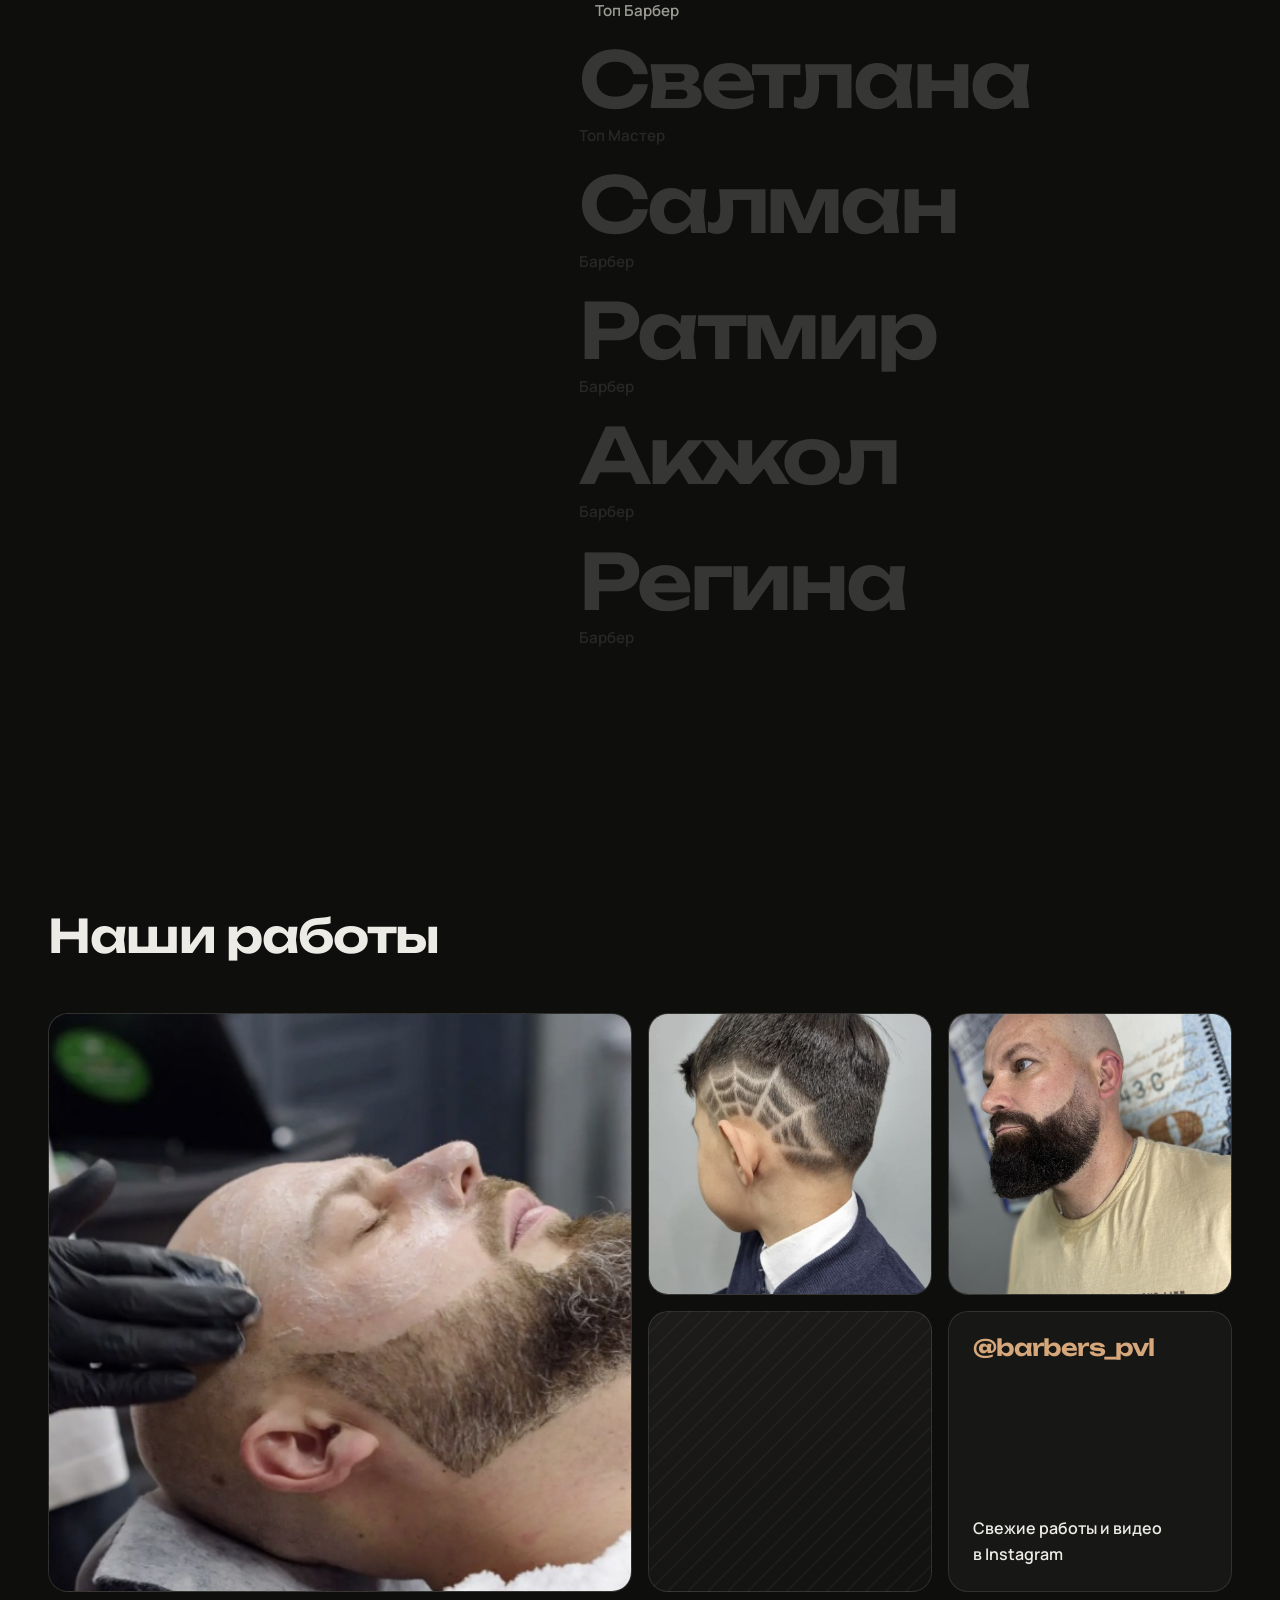
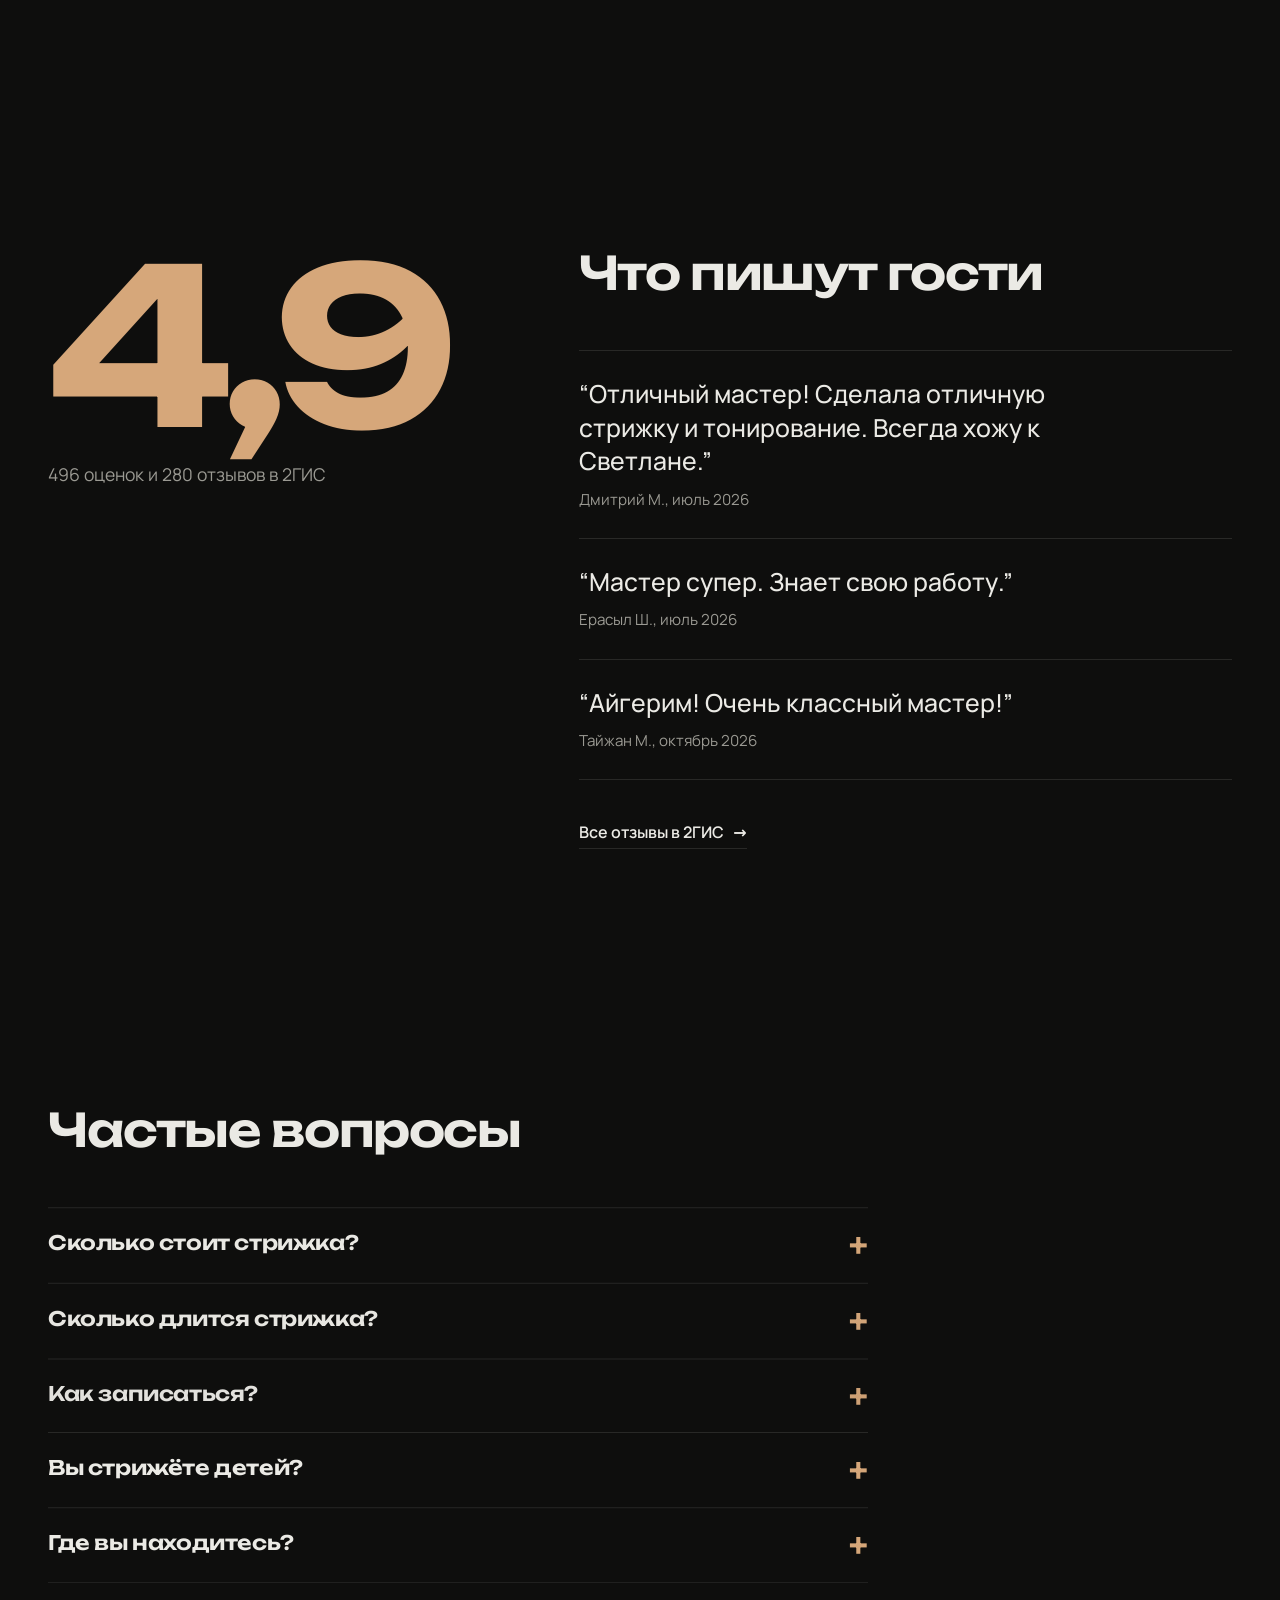
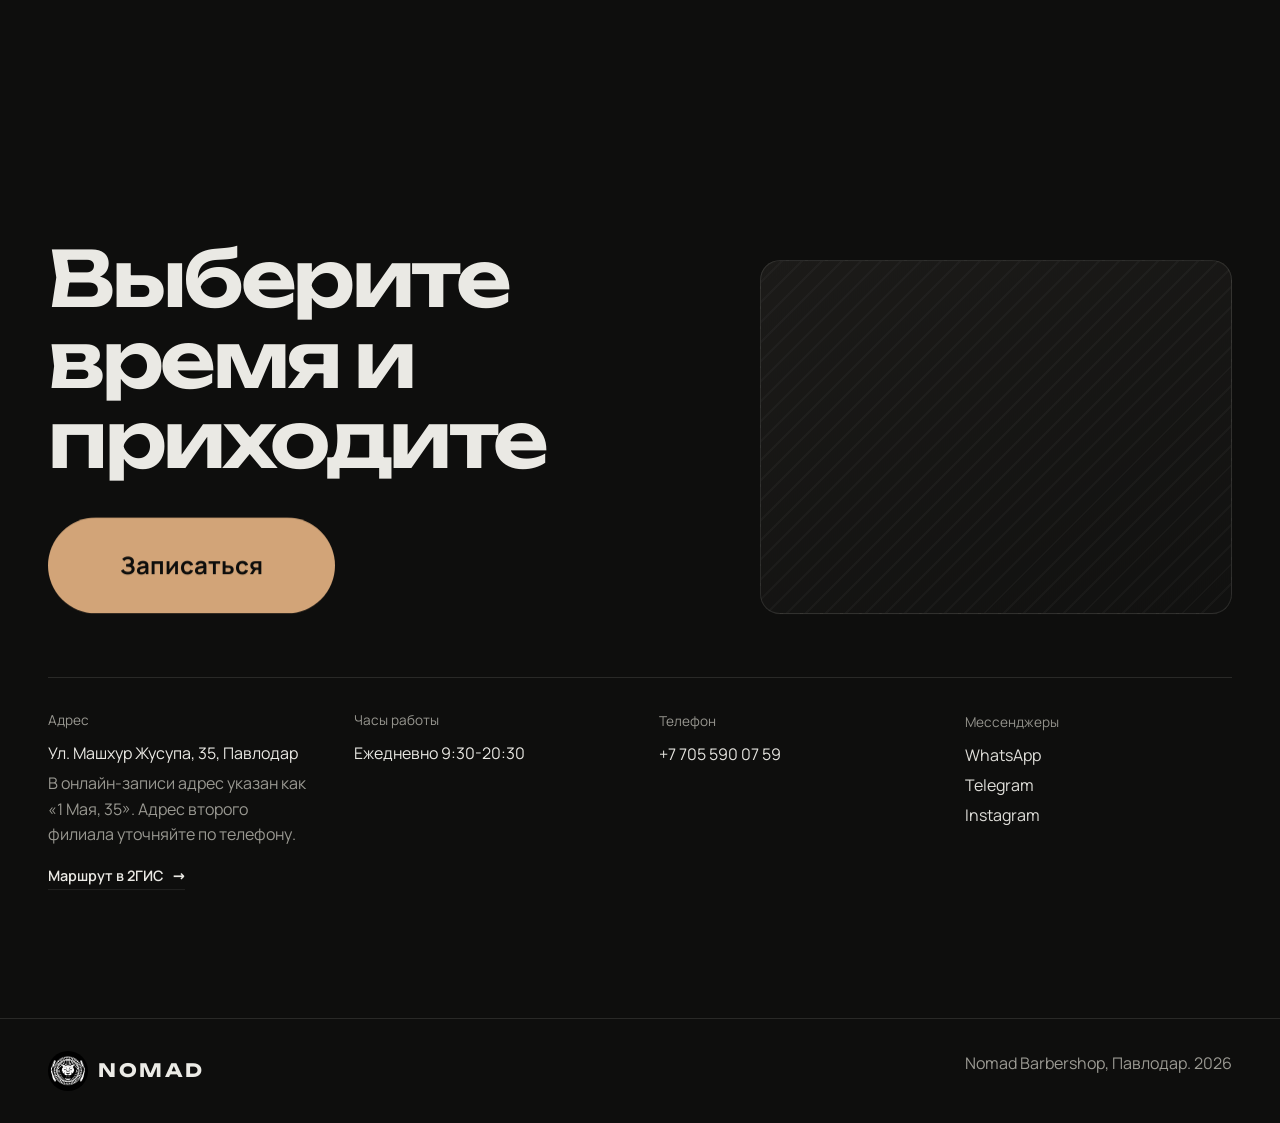
==== commit 1b4b5a2f: "SEO, актуальные цены и мастера из DIKIDI, отзывы, FAQ, мобильная панель записи, сжатые фото Co-Autho" ====
--- a/index.html
+++ b/index.html
@@ -3,14 +3,22 @@
 <head>
 <meta charset="utf-8">
 <meta name="viewport" content="width=device-width, initial-scale=1">
-<title>Nomad Barbershop Павлодар | Барбершоп на Машхур Жусупа, 35</title>
-<meta name="description" content="Nomad Barbershop в Павлодаре: мужские и детские стрижки, работа со сложными волосами. Рейтинг 4,9 в 2ГИС. Онлайн-запись, ул. Машхур Жусупа, 35.">
+<title>Барбершоп в Павлодаре | Nomad Barbershop, цены и запись</title>
+<meta name="description" content="Nomad Barbershop в Павлодаре: мужские и детские стрижки от 3 000 ₸, борода, сложные волосы. Рейтинг 4,9 в 2ГИС. Ежедневно 9:30-20:30, онлайн-запись.">
+<link rel="canonical" href="https://nomad-barbershop.vercel.app/">
 <meta name="theme-color" content="#0e0e0d">
-<meta property="og:title" content="Nomad Barbershop Павлодар">
-<meta property="og:description" content="Место для настоящих мужчин. Стрижки, сложные волосы, онлайн-запись.">
+<meta property="og:site_name" content="Nomad Barbershop">
+<meta property="og:title" content="Nomad Barbershop Павлодар: барбершоп для настоящих мужчин">
+<meta property="og:description" content="Стрижки, борода, сложные волосы. Рейтинг 4,9 в 2ГИС. Ежедневно 9:30-20:30, онлайн-запись.">
 <meta property="og:type" content="website">
 <meta property="og:locale" content="ru_RU">
+<meta property="og:url" content="https://nomad-barbershop.vercel.app/">
+<meta property="og:image" content="https://nomad-barbershop.vercel.app/img/og.jpg">
+<meta property="og:image:width" content="1200">
+<meta property="og:image:height" content="630">
+<meta name="twitter:card" content="summary_large_image">
 <link rel="icon" type="image/png" href="img/logo.png">
+<link rel="apple-touch-icon" href="img/logo.png">
 <link rel="preload" href="fonts/unbounded-cyrillic.woff2" as="font" type="font/woff2" crossorigin>
 <link rel="preload" href="fonts/manrope-cyrillic.woff2" as="font" type="font/woff2" crossorigin>
 <link rel="stylesheet" href="style.css">
@@ -20,20 +28,50 @@
 <script type="application/ld+json">
 {
   "@context": "https://schema.org",
-  "@type": "HairSalon",
+  "@type": "BarberShop",
+  "@id": "https://nomad-barbershop.vercel.app/#barbershop",
   "name": "Nomad Barbershop",
+  "alternateName": "Номад Барбершоп",
   "slogan": "Место для настоящих мужчин",
+  "description": "Барбершоп в центре Павлодара: мужские и детские стрижки, оформление бороды, работа со сложными волосами, биозавивка, обучение барберов.",
+  "url": "https://nomad-barbershop.vercel.app/",
+  "image": ["https://nomad-barbershop.vercel.app/img/og.jpg", "https://nomad-barbershop.vercel.app/img/salon.jpg"],
+  "logo": "https://nomad-barbershop.vercel.app/img/logo.png",
   "telephone": "+77055900759",
-  "priceRange": "от 4000 KZT",
-  "openingHours": "09:30-20:30",
+  "priceRange": "от 2 500 KZT",
   "address": {
     "@type": "PostalAddress",
     "streetAddress": "ул. Машхур Жусупа, 35",
     "addressLocality": "Павлодар",
+    "addressRegion": "Павлодарская область",
+    "postalCode": "140000",
     "addressCountry": "KZ"
   },
-  "aggregateRating": { "@type": "AggregateRating", "ratingValue": "4.9", "reviewCount": "492" },
-  "sameAs": ["https://instagram.com/barbers_pvl", "https://2gis.kz/pavlodar/firm/70000001063047996"]
+  "openingHoursSpecification": [{
+    "@type": "OpeningHoursSpecification",
+    "dayOfWeek": ["Monday", "Tuesday", "Wednesday", "Thursday", "Friday", "Saturday", "Sunday"],
+    "opens": "09:30",
+    "closes": "20:30"
+  }],
+  "aggregateRating": { "@type": "AggregateRating", "ratingValue": "4.9", "ratingCount": "496", "bestRating": "5" },
+  "potentialAction": { "@type": "ReserveAction", "target": "https://dikidi.net/807444", "name": "Записаться онлайн" },
+  "sameAs": [
+    "https://instagram.com/barbers_pvl",
+    "https://2gis.kz/pavlodar/firm/70000001063047996",
+    "https://dikidi.net/807444"
+  ],
+  "hasOfferCatalog": {
+    "@type": "OfferCatalog",
+    "name": "Услуги и цены",
+    "itemListElement": [
+      { "@type": "Offer", "priceCurrency": "KZT", "price": "5000", "itemOffered": { "@type": "Service", "name": "Комплексная мужская стрижка" } },
+      { "@type": "Offer", "priceCurrency": "KZT", "price": "3000", "itemOffered": { "@type": "Service", "name": "Стрижка наголо" } },
+      { "@type": "Offer", "priceCurrency": "KZT", "price": "4000", "itemOffered": { "@type": "Service", "name": "Окантовка" } },
+      { "@type": "Offer", "priceCurrency": "KZT", "price": "3000", "itemOffered": { "@type": "Service", "name": "Оформление бороды и усов" } },
+      { "@type": "Offer", "priceCurrency": "KZT", "price": "3000", "itemOffered": { "@type": "Service", "name": "Детская стрижка до 7 лет" } },
+      { "@type": "Offer", "priceCurrency": "KZT", "price": "15000", "itemOffered": { "@type": "Service", "name": "Биозавивка со стрижкой" } }
+    ]
+  }
 }
 </script>
 </head>
@@ -44,7 +82,7 @@
 <header class="nav" id="nav">
   <a class="logo" href="#top" aria-label="Nomad Barbershop, на главную"><img src="img/logo.png" alt="" width="44" height="44">NOMAD</a>
   <nav class="nav-links" aria-label="Разделы сайта">
-    <a href="#uslugi">Услуги</a>
+    <a href="#uslugi">Цены</a>
     <a href="#master">Мастера</a>
     <a href="#raboty">Работы</a>
     <a href="#otzyvy">Отзывы</a>
@@ -58,20 +96,20 @@
   <section class="hero">
     <div class="hero-word" aria-hidden="true">NOMAD</div>
     <h1 class="hero-title">
-      <span class="line"><span class="line-in">Место для</span></span>
-      <span class="line"><span class="line-in">настоящих мужчин</span></span>
+      <span class="line"><span class="line-in">Барбершоп в Павлодаре</span></span>
+      <span class="line"><span class="line-in">для настоящих мужчин</span></span>
     </h1>
     <div class="hero-row">
       <div class="hero-copy">
-        <p class="hero-sub" data-hero>Стрижки, сложные волосы и аккуратная работа в центре Павлодара.</p>
+        <p class="hero-sub" data-hero>Стрижки, борода и сложные волосы. Работаем ежедневно с 9:30 до 20:30.</p>
         <div class="hero-actions" data-hero>
           <a class="btn btn-primary btn-lg magnet" href="https://dikidi.net/807444" target="_blank" rel="noopener">Записаться</a>
-          <a class="link-arrow" href="#raboty">Смотреть работы</a>
+          <a class="link-arrow" href="#uslugi">Цены</a>
         </div>
       </div>
       <div class="hero-media ph" data-hero>
         <div class="hero-media-inner">
-          <img src="img/hero.jpg" alt="Мастер Nomad Barbershop за работой" width="1600" height="1000" fetchpriority="high" onerror="this.remove()">
+          <img src="img/hero.jpg" alt="Мастер Nomad Barbershop за работой" width="1200" height="1798" fetchpriority="high" decoding="async" onerror="this.remove()">
         </div>
       </div>
     </div>
@@ -83,74 +121,119 @@
       <p>рейтинг в 2ГИС</p>
     </div>
     <div class="stat" data-reveal>
-      <div class="stat-num"><span data-count="492">492</span></div>
-      <p>оценки гостей</p>
+      <div class="stat-num"><span data-count="496">496</span></div>
+      <p>оценок гостей</p>
     </div>
     <div class="stat" data-reveal>
       <div class="stat-num"><span data-count="2">2</span></div>
       <p>филиала в Павлодаре</p>
     </div>
     <div class="stat" data-reveal>
-      <div class="stat-num">от <span data-count="4000" data-sep="1">4 000</span> ₸</div>
-      <p>мужская стрижка</p>
+      <div class="stat-num">от <span data-count="5000" data-sep="1">5 000</span> ₸</div>
+      <p>комплексная мужская стрижка</p>
     </div>
   </section>
 
   <section class="services" id="uslugi">
-    <h2 class="h2" data-reveal>Что мы делаем</h2>
+    <h2 class="h2" data-reveal>Услуги и цены</h2>
     <ul class="svc-list">
       <li class="svc open" data-reveal>
         <button class="svc-head" aria-expanded="true">
-          <span class="svc-name">Мужская стрижка</span>
+          <span class="svc-name">Мужские стрижки</span>
+          <span class="svc-price">от 3 000 ₸</span>
+        </button>
+        <div class="svc-body"><div class="svc-in">
+          <p>Стрижка под форму головы и тип волос. Работаем и со сложными волосами: вьющимися, жёсткими, непослушными.</p>
+          <ul class="price-rows">
+            <li><span>Комплексная мужская стрижка <small>45 мин</small></span><b>от 5 000 ₸</b></li>
+            <li><span>Окантовка <small>45 мин</small></span><b>от 4 000 ₸</b></li>
+            <li><span>Подростковая, 14-17 лет <small>45 мин</small></span><b>от 4 000 ₸</b></li>
+            <li><span>Стрижка наголо <small>45 мин</small></span><b>3 000 ₸</b></li>
+            <li><span>Укладка <small>30 мин</small></span><b>2 500 ₸</b></li>
+            <li><span>Пилинг кожи головы <small>1 ч</small></span><b>5 000 ₸</b></li>
+            <li><span>Депиляция воском, нос и уши <small>45 мин</small></span><b>от 2 000 ₸</b></li>
+          </ul>
+        </div></div>
+      </li>
+      <li class="svc" data-reveal>
+        <button class="svc-head" aria-expanded="false">
+          <span class="svc-name">Борода и усы</span>
+          <span class="svc-price">от 3 000 ₸</span>
+        </button>
+        <div class="svc-body"><div class="svc-in">
+          <p>Оформление, окрашивание и комплексы со стрижкой.</p>
+          <ul class="price-rows">
+            <li><span>Оформление бороды и усов <small>30 мин</small></span><b>от 3 000 ₸</b></li>
+            <li><span>Окрашивание бороды и усов <small>1 ч</small></span><b>от 3 000 ₸</b></li>
+            <li><span>Стрижка и оформление бороды <small>1 ч</small></span><b>от 7 500 ₸</b></li>
+            <li><span>Стрижка, борода и тонировка бороды <small>1 ч</small></span><b>от 10 000 ₸</b></li>
+          </ul>
+        </div></div>
+      </li>
+      <li class="svc" data-reveal>
+        <button class="svc-head" aria-expanded="false">
+          <span class="svc-name">Детские стрижки</span>
+          <span class="svc-price">от 3 000 ₸</span>
+        </button>
+        <div class="svc-body"><div class="svc-in">
+          <p>Спокойная обстановка и аккуратная стрижка для самых маленьких гостей.</p>
+          <ul class="price-rows">
+            <li><span>Детская стрижка до 7 лет <small>45 мин</small></span><b>от 3 000 ₸</b></li>
+            <li><span>Детская стрижка, 7-13 лет <small>45 мин</small></span><b>от 4 000 ₸</b></li>
+            <li><span>Детская стрижка с рисунком (хайртату) <small>1 ч</small></span><b>4 500 ₸</b></li>
+          </ul>
+        </div></div>
+      </li>
+      <li class="svc" data-reveal>
+        <button class="svc-head" aria-expanded="false">
+          <span class="svc-name">Тонировка седины</span>
           <span class="svc-price">от 4 000 ₸</span>
         </button>
-        <div class="svc-body"><p>Стрижка под форму головы и тип волос. Ровные линии, чистые переходы, внимание к деталям.</p></div>
-      </li>
-      <li class="svc" data-reveal>
-        <button class="svc-head" aria-expanded="false">
-          <span class="svc-name">Сложные волосы</span>
-          <span class="svc-price">цена при записи</span>
-        </button>
-        <div class="svc-body"><p>Вьющиеся, жёсткие и непослушные волосы. Мастера Nomad специально работают со сложными волосами и стрижками.</p></div>
-      </li>
-      <li class="svc" data-reveal>
-        <button class="svc-head" aria-expanded="false">
-          <span class="svc-name">Детская стрижка</span>
-          <span class="svc-price">цена при записи</span>
-        </button>
-        <div class="svc-body"><p>Спокойная обстановка и аккуратная стрижка для самых маленьких гостей.</p></div>
-      </li>
-      <li class="svc" data-reveal>
-        <button class="svc-head" aria-expanded="false">
-          <span class="svc-name">Химзавивка</span>
-          <span class="svc-price">цена при записи</span>
-        </button>
-        <div class="svc-body"><p>Женская химическая завивка у мастеров барбершопа.</p></div>
+        <div class="svc-body"><div class="svc-in">
+          <p>Окрашивание волос в один тон отдельно или вместе со стрижкой.</p>
+          <ul class="price-rows">
+            <li><span>Тонировка седины <small>1 ч</small></span><b>от 4 000 ₸</b></li>
+            <li><span>Мужская стрижка и тонировка седины <small>1 ч</small></span><b>от 8 000 ₸</b></li>
+          </ul>
+        </div></div>
+      </li>
+      <li class="svc" data-reveal>
+        <button class="svc-head" aria-expanded="false">
+          <span class="svc-name">Биозавивка</span>
+          <span class="svc-price">от 15 000 ₸</span>
+        </button>
+        <div class="svc-body"><div class="svc-in">
+          <p>Биозавивка со стрижкой, около 2 часов. Про действующую скидку 20% уточняйте у администратора.</p>
+        </div></div>
       </li>
       <li class="svc" data-reveal>
         <button class="svc-head" aria-expanded="false">
           <span class="svc-name">Обучение барберов</span>
           <span class="svc-price">условия по запросу</span>
         </button>
-        <div class="svc-body"><p>Обучение барберскому делу. Условия и ближайшие даты уточняйте у администратора.</p></div>
+        <div class="svc-body"><div class="svc-in">
+          <p>Обучение барберскому делу. Условия и ближайшие даты уточняйте у администратора.</p>
+        </div></div>
       </li>
     </ul>
+    <p class="price-note muted" data-reveal>Цены указаны ориентировочно, точная сумма зависит от длины волос и сложности работы.</p>
   </section>
 
   <section class="team" id="master">
     <div class="team-side">
       <h2 class="h2" data-reveal>Команда Nomad</h2>
-      <p class="lead" data-reveal>Гости отмечают вежливость мастеров, внимание к пожеланиям и ювелирную работу.</p>
+      <p class="lead" data-reveal>Восемь мастеров. В онлайн-записи видны оценки каждого и свободное время.</p>
+      <a class="link-arrow sm" href="https://dikidi.net/807444" target="_blank" rel="noopener" data-reveal>Выбрать мастера</a>
     </div>
     <ul class="team-names">
-      <li class="tname">Ратмир</li>
-      <li class="tname">Салман</li>
-      <li class="tname">Светлана</li>
-      <li class="tname">Айгерим</li>
-      <li class="tname">Аман</li>
-      <li class="tname">Тимур</li>
-      <li class="tname">Жанна</li>
-      <li class="tname">Регина</li>
+      <li class="tname">Тимур <small>Топ Барбер</small></li>
+      <li class="tname">Жанна <small>Топ Барбер</small></li>
+      <li class="tname">Айгерим <small>Топ Барбер</small></li>
+      <li class="tname">Светлана <small>Топ Мастер</small></li>
+      <li class="tname">Салман <small>Барбер</small></li>
+      <li class="tname">Ратмир <small>Барбер</small></li>
+      <li class="tname">Акжол <small>Барбер</small></li>
+      <li class="tname">Регина <small>Барбер</small></li>
     </ul>
   </section>
 
@@ -158,16 +241,16 @@
     <h2 class="h2" data-reveal>Наши работы</h2>
     <div class="bento">
       <figure class="cell cell-a ph" data-reveal>
-        <img src="img/work-1.jpg" alt="Стрижка в Nomad Barbershop" loading="lazy" onerror="this.remove()">
+        <img src="img/work-1.jpg" alt="Стрижка в Nomad Barbershop, Павлодар" loading="lazy" decoding="async" onerror="this.remove()">
       </figure>
       <figure class="cell cell-b ph" data-reveal>
-        <img src="img/work-2.jpg" alt="Работа мастера Nomad Barbershop" loading="lazy" onerror="this.remove()">
+        <img src="img/work-2.jpg" alt="Работа мастера Nomad Barbershop" loading="lazy" decoding="async" onerror="this.remove()">
       </figure>
       <figure class="cell cell-c ph" data-reveal>
-        <img src="img/work-4.jpg" alt="Оформление бороды в Nomad Barbershop" loading="lazy" onerror="this.remove()">
+        <img src="img/work-4.jpg" alt="Оформление бороды в Nomad Barbershop" loading="lazy" decoding="async" onerror="this.remove()">
       </figure>
       <figure class="cell cell-d ph" data-reveal>
-        <img src="img/work-3.jpg" alt="Результат стрижки в Nomad Barbershop" loading="lazy" onerror="this.remove()">
+        <img src="img/work-3.jpg" alt="Результат стрижки в Nomad Barbershop" loading="lazy" decoding="async" onerror="this.remove()">
       </figure>
       <a class="cell cell-e" href="https://instagram.com/barbers_pvl" target="_blank" rel="noopener" data-reveal>
         <strong>@barbers_pvl</strong>
@@ -179,18 +262,51 @@
   <section class="reviews" id="otzyvy">
     <div class="rev-big" data-reveal>
       <div class="rev-num">4,9</div>
-      <p>492 оценки в 2ГИС</p>
+      <p>496 оценок и 280 отзывов в 2ГИС</p>
     </div>
     <div class="rev-body">
-      <h2 class="h2" data-reveal>Что ценят гости</h2>
-      <ul class="praise">
-        <li data-reveal><b>Профессионализм</b><span>Мастера знают своё дело и учитывают все пожелания.</span></li>
-        <li data-reveal><b>Аккуратность</b><span>Точная работа с деталями, ровные линии и переходы.</span></li>
-        <li data-reveal><b>Внимание к вам</b><span>Стрижку подбирают под человека, а не по шаблону.</span></li>
-        <li data-reveal><b>Чистота</b><span>Порядок в зале и аккуратный сервис.</span></li>
-        <li data-reveal><b>Атмосфера</b><span>Вежливая дружная команда и спокойная обстановка.</span></li>
+      <h2 class="h2" data-reveal>Что пишут гости</h2>
+      <ul class="quotes">
+        <li data-reveal>
+          <blockquote>Отличный мастер! Сделала отличную стрижку и тонирование. Всегда хожу к Светлане.</blockquote>
+          <p>Дмитрий М., июль 2026</p>
+        </li>
+        <li data-reveal>
+          <blockquote>Мастер супер. Знает свою работу.</blockquote>
+          <p>Ерасыл Ш., июль 2026</p>
+        </li>
+        <li data-reveal>
+          <blockquote>Айгерим! Очень классный мастер!</blockquote>
+          <p>Тайжан М., октябрь 2026</p>
+        </li>
       </ul>
-      <a class="link-arrow" href="https://2gis.kz/pavlodar/firm/70000001063047996/tab/reviews" target="_blank" rel="noopener" data-reveal>Читать отзывы в 2ГИС</a>
+      <a class="link-arrow" href="https://2gis.kz/pavlodar/firm/70000001063047996/tab/reviews" target="_blank" rel="noopener" data-reveal>Все отзывы в 2ГИС</a>
+    </div>
+  </section>
+
+  <section class="faq" id="voprosy">
+    <h2 class="h2" data-reveal>Частые вопросы</h2>
+    <div class="faq-list">
+      <details data-reveal>
+        <summary>Сколько стоит стрижка?</summary>
+        <p>Комплексная мужская стрижка от 5 000 ₸, стрижка наголо 3 000 ₸, детская от 3 000 ₸. Полный список цен выше на странице.</p>
+      </details>
+      <details data-reveal>
+        <summary>Сколько длится стрижка?</summary>
+        <p>Мужская стрижка занимает около 45 минут. Стрижка с оформлением бороды около часа.</p>
+      </details>
+      <details data-reveal>
+        <summary>Как записаться?</summary>
+        <p>Онлайн по кнопке «Записаться», по телефону +7 705 590 07 59 или в WhatsApp. В онлайн-записи видно свободное время каждого мастера.</p>
+      </details>
+      <details data-reveal>
+        <summary>Вы стрижёте детей?</summary>
+        <p>Да. Детская стрижка до 7 лет от 3 000 ₸, с 7 до 13 лет от 4 000 ₸.</p>
+      </details>
+      <details data-reveal>
+        <summary>Где вы находитесь?</summary>
+        <p>В центре Павлодара, ул. Машхур Жусупа, 35. Работаем ежедневно с 9:30 до 20:30.</p>
+      </details>
     </div>
   </section>
 
@@ -201,19 +317,19 @@
         <a class="btn btn-primary btn-xl magnet" href="https://dikidi.net/807444" target="_blank" rel="noopener" data-reveal>Записаться</a>
       </div>
       <figure class="cell contact-photo ph" data-reveal>
-        <img src="img/salon.jpg" alt="Вход в Nomad Barbershop на улице Машхур Жусупа, 35" loading="lazy" onerror="this.remove()">
+        <img src="img/salon.jpg" alt="Вход в Nomad Barbershop на улице Машхур Жусупа, 35" loading="lazy" decoding="async" onerror="this.remove()">
       </figure>
     </div>
     <div class="contact-grid">
       <div data-reveal>
         <span class="k">Адрес</span>
         <p>Ул. Машхур Жусупа, 35, Павлодар</p>
-        <p class="muted">Адрес второго филиала уточняйте по телефону.</p>
+        <p class="muted">В онлайн-записи адрес указан как «1 Мая, 35». Адрес второго филиала уточняйте по телефону.</p>
         <a class="link-arrow sm" href="https://2gis.kz/pavlodar/firm/70000001063047996" target="_blank" rel="noopener">Маршрут в 2ГИС</a>
       </div>
       <div data-reveal>
         <span class="k">Часы работы</span>
-        <p>9:30-20:30</p>
+        <p>Ежедневно 9:30-20:30</p>
       </div>
       <div data-reveal>
         <span class="k">Телефон</span>
@@ -234,6 +350,11 @@
   <span class="logo"><img src="img/logo.png" alt="" width="44" height="44">NOMAD</span>
   <span class="muted">Nomad Barbershop, Павлодар. 2026</span>
 </footer>
+
+<div class="dock">
+  <a class="btn btn-primary" href="https://dikidi.net/807444" target="_blank" rel="noopener">Записаться</a>
+  <a class="btn btn-ghost" href="tel:+77055900759">Позвонить</a>
+</div>
 
 <script src="vendor/gsap.min.js"></script>
 <script src="vendor/ScrollTrigger.min.js"></script>
--- a/style.css
+++ b/style.css
@@ -36,6 +36,8 @@
 .btn-primary{background:var(--accent);color:var(--on-accent)}
 .btn-primary:hover{background:#e6bb90}
 .btn:active{transform:scale(.97)}
+.btn-ghost{border:1px solid var(--line);color:var(--text);background:rgba(14,14,13,.6)}
+.btn-ghost:hover{border-color:var(--accent);color:var(--accent)}
 .btn-lg{padding:1em 2em;font-size:1.05rem}
 .btn-xl{padding:1.2em 3em;font-size:clamp(1.1rem,2vw,1.5rem)}
 .link-arrow{display:inline-flex;gap:.6em;align-items:center;font-weight:600;border-bottom:1px solid var(--line);padding-bottom:2px;transition:border-color .3s,gap .3s var(--ease)}
@@ -89,14 +91,23 @@
 .svc.open .svc-name{transform:translateX(12px)}
 .svc.open .svc-price{color:var(--accent)}
 .svc-body{display:grid;grid-template-rows:0fr;transition:grid-template-rows .6s var(--ease)}
-.svc-body>p{overflow:hidden;color:var(--muted);max-width:56ch;font-size:1.1rem;opacity:0;transition:opacity .5s}
+.svc-in{overflow:hidden;min-height:0;opacity:0;transition:opacity .5s}
+.svc-in>p{color:var(--muted);max-width:56ch;font-size:1.1rem}
 .svc.open .svc-body{grid-template-rows:1fr}
-.svc.open .svc-body>p{opacity:1;padding-bottom:clamp(18px,2.6vw,32px)}
+.svc.open .svc-in{opacity:1;padding-bottom:clamp(18px,2.6vw,32px)}
+.price-rows{margin-top:20px;max-width:720px}
+.price-rows li{display:flex;justify-content:space-between;align-items:baseline;gap:24px;padding:12px 0;border-top:1px solid var(--line)}
+.price-rows span{font-size:1.05rem}
+.price-rows small{color:var(--muted);font-size:.85rem;margin-left:8px}
+.price-rows b{font-weight:700;color:var(--accent);white-space:nowrap}
+.price-note{margin-top:28px;max-width:56ch;font-size:.95rem}
 
 /* team */
 .team{display:grid;grid-template-columns:5fr 7fr;gap:clamp(24px,5vw,80px);align-items:start}
 .team-side{position:sticky;top:120px}
 .tname{font:600 clamp(2.2rem,6vw,5.2rem)/1.15 "Unbounded",sans-serif;letter-spacing:-.04em;padding:.1em 0}
+.tname small{display:block;font:600 .95rem/1.3 "Manrope",sans-serif;letter-spacing:0;color:var(--muted);margin-top:2px}
+.team-side .link-arrow{margin-top:28px}
 
 /* bento: 5 items = 5 cells on a 4x2 grid */
 .bento{display:grid;grid-template-columns:repeat(4,1fr);grid-template-rows:repeat(2,minmax(180px,22vw));gap:16px}
@@ -117,10 +128,23 @@
 .reviews{display:grid;grid-template-columns:5fr 7fr;gap:clamp(24px,5vw,80px);align-items:start}
 .rev-num{font:700 clamp(6rem,17vw,15rem)/.9 "Unbounded",sans-serif;letter-spacing:-.06em;color:var(--accent)}
 .rev-big p{color:var(--muted);margin-top:16px;font-size:1.1rem}
-.praise{display:grid;gap:28px;margin-bottom:40px}
-.praise li{display:grid;grid-template-columns:minmax(210px,auto) 1fr;gap:12px 24px}
-.praise b{font:600 1rem "Unbounded",sans-serif;letter-spacing:-.02em}
-.praise span{color:var(--muted)}
+.quotes{display:grid;margin-bottom:40px}
+.quotes li{padding:26px 0;border-top:1px solid var(--line)}
+.quotes li:last-child{border-bottom:1px solid var(--line)}
+.quotes blockquote{font:500 clamp(1.15rem,2vw,1.55rem)/1.35 "Manrope",sans-serif;max-width:34ch}
+.quotes blockquote::before{content:"\201C"}
+.quotes blockquote::after{content:"\201D"}
+.quotes p{color:var(--muted);margin-top:10px;font-size:.95rem}
+
+/* faq */
+.faq-list{max-width:820px}
+.faq details{border-top:1px solid var(--line)}
+.faq details:last-child{border-bottom:1px solid var(--line)}
+.faq summary{cursor:pointer;list-style:none;display:flex;justify-content:space-between;gap:24px;padding:22px 0;font:600 clamp(1rem,1.8vw,1.25rem) "Unbounded",sans-serif;letter-spacing:-.02em}
+.faq summary::-webkit-details-marker{display:none}
+.faq summary::after{content:"+";color:var(--accent);font-size:1.5em;line-height:1;transition:transform .3s var(--ease)}
+.faq details[open] summary::after{transform:rotate(45deg)}
+.faq details p{color:var(--muted);max-width:60ch;padding-bottom:22px}
 
 /* contact */
 .contact-top{display:grid;grid-template-columns:7fr 5fr;gap:clamp(24px,4vw,64px);align-items:end}
@@ -140,6 +164,9 @@
 .contact-grid .link-arrow{margin-top:12px}
 .footer{display:flex;justify-content:space-between;gap:16px;flex-wrap:wrap;padding:32px var(--pad);border-top:1px solid var(--line);max-width:var(--max);margin:0 auto}
 
+/* mobile sticky action bar */
+.dock{display:none}
+
 /* motion initial states (only when JS is running and motion is allowed) */
 .js .loader{display:grid}
 .loader{display:none;position:fixed;inset:0;z-index:100;background:var(--bg);place-items:center}
@@ -150,6 +177,9 @@
 
 /* tablet and mobile */
 @media (max-width:900px){
+  body{padding-bottom:84px}
+  .dock{display:flex;gap:10px;position:fixed;left:0;right:0;bottom:0;z-index:55;padding:12px var(--pad) calc(12px + env(safe-area-inset-bottom));background:rgba(14,14,13,.86);backdrop-filter:blur(14px);-webkit-backdrop-filter:blur(14px);border-top:1px solid var(--line)}
+  .dock .btn{flex:1}
   .nav-links{display:none}
   .hero{justify-content:flex-start;padding-top:96px}
   .hero-row,.team,.reviews,.contact-top{grid-template-columns:1fr}
@@ -161,7 +191,7 @@
   .bento .cell-a{grid-column:1/3;grid-row:auto;aspect-ratio:16/10}
   .cell-b,.cell-c,.cell-d,.cell-e{grid-column:auto;grid-row:auto}
   .contact-grid{grid-template-columns:1fr 1fr}
-  .praise li{grid-template-columns:1fr;gap:4px}
+  .price-rows li{flex-direction:column;gap:2px}
 }
 @media (max-width:520px){
   .svc-head{flex-direction:column;gap:6px}
@@ -172,5 +202,5 @@
 @media (prefers-reduced-motion:reduce){
   *{transition:none!important;animation:none!important}
   .svc-body{grid-template-rows:1fr}
-  .svc-body>p{opacity:1;padding-bottom:20px}
-}
+  .svc-in{opacity:1;padding-bottom:20px}
+}
